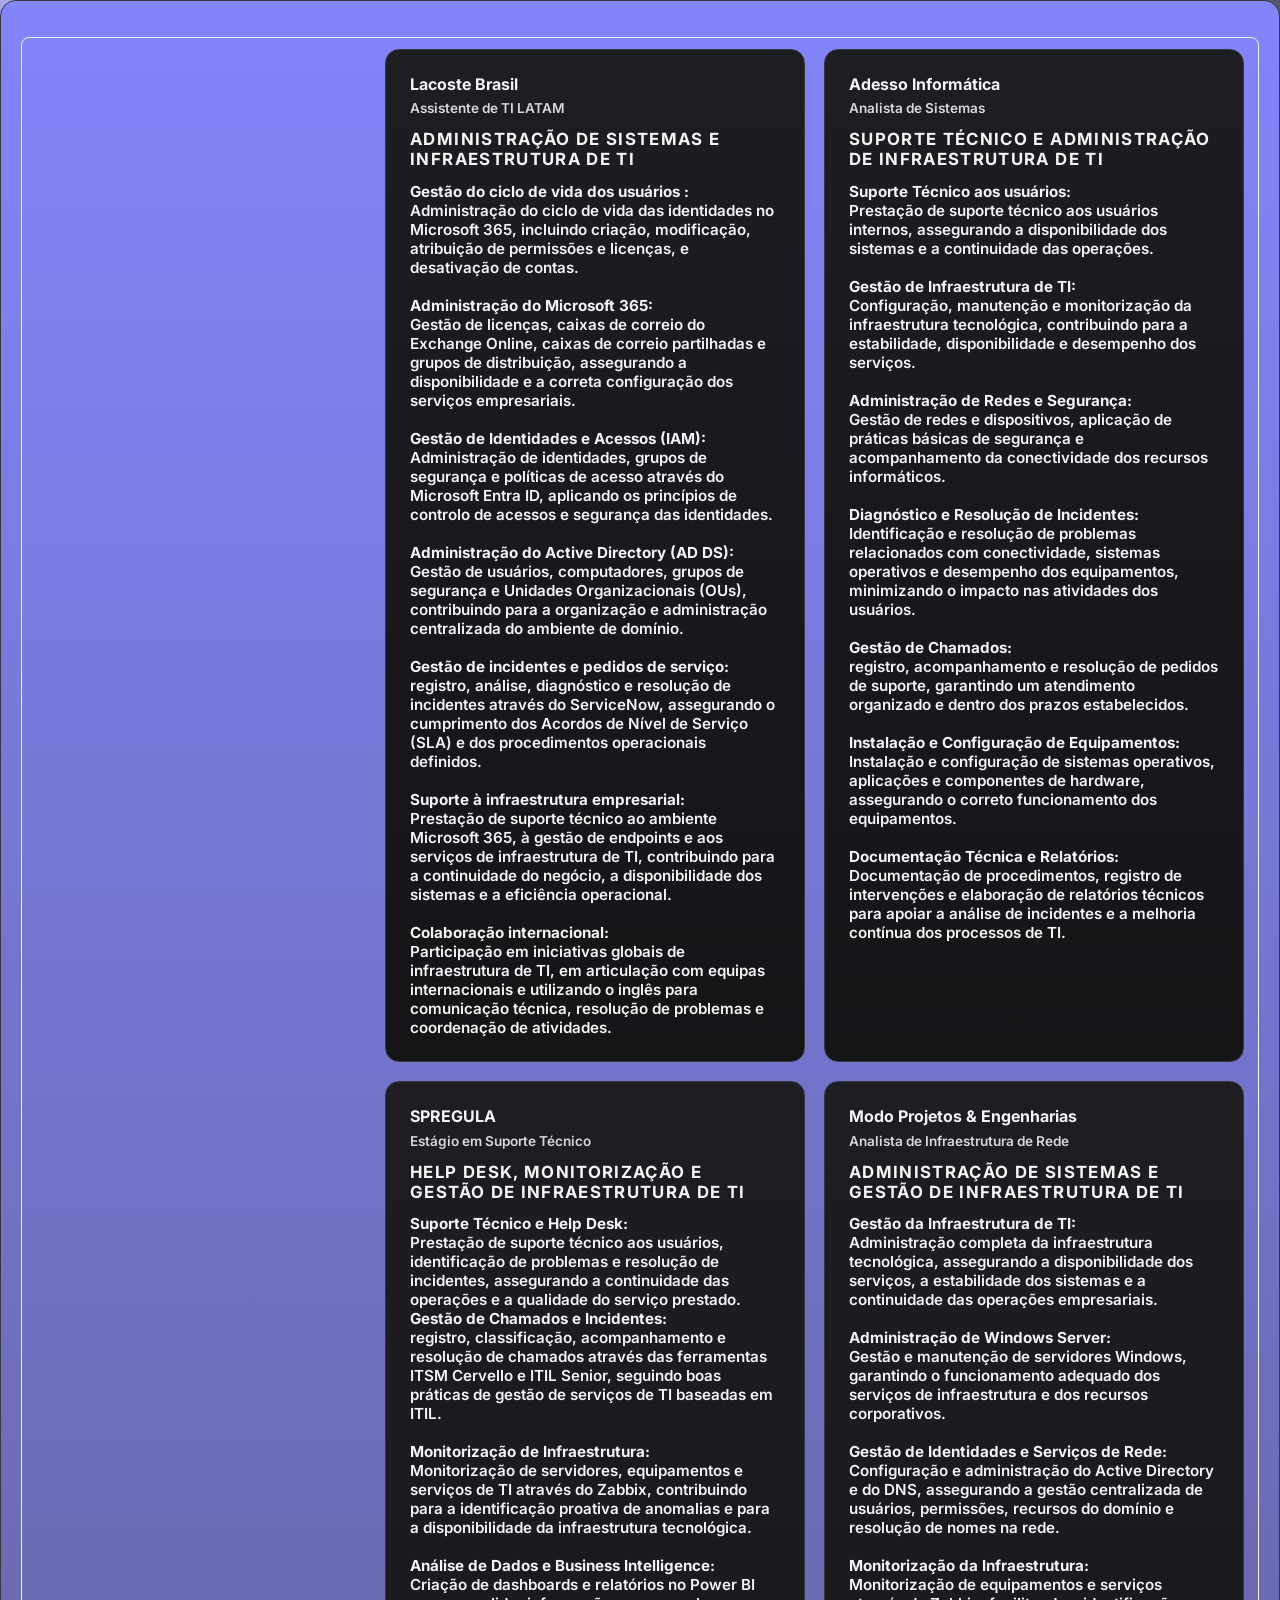
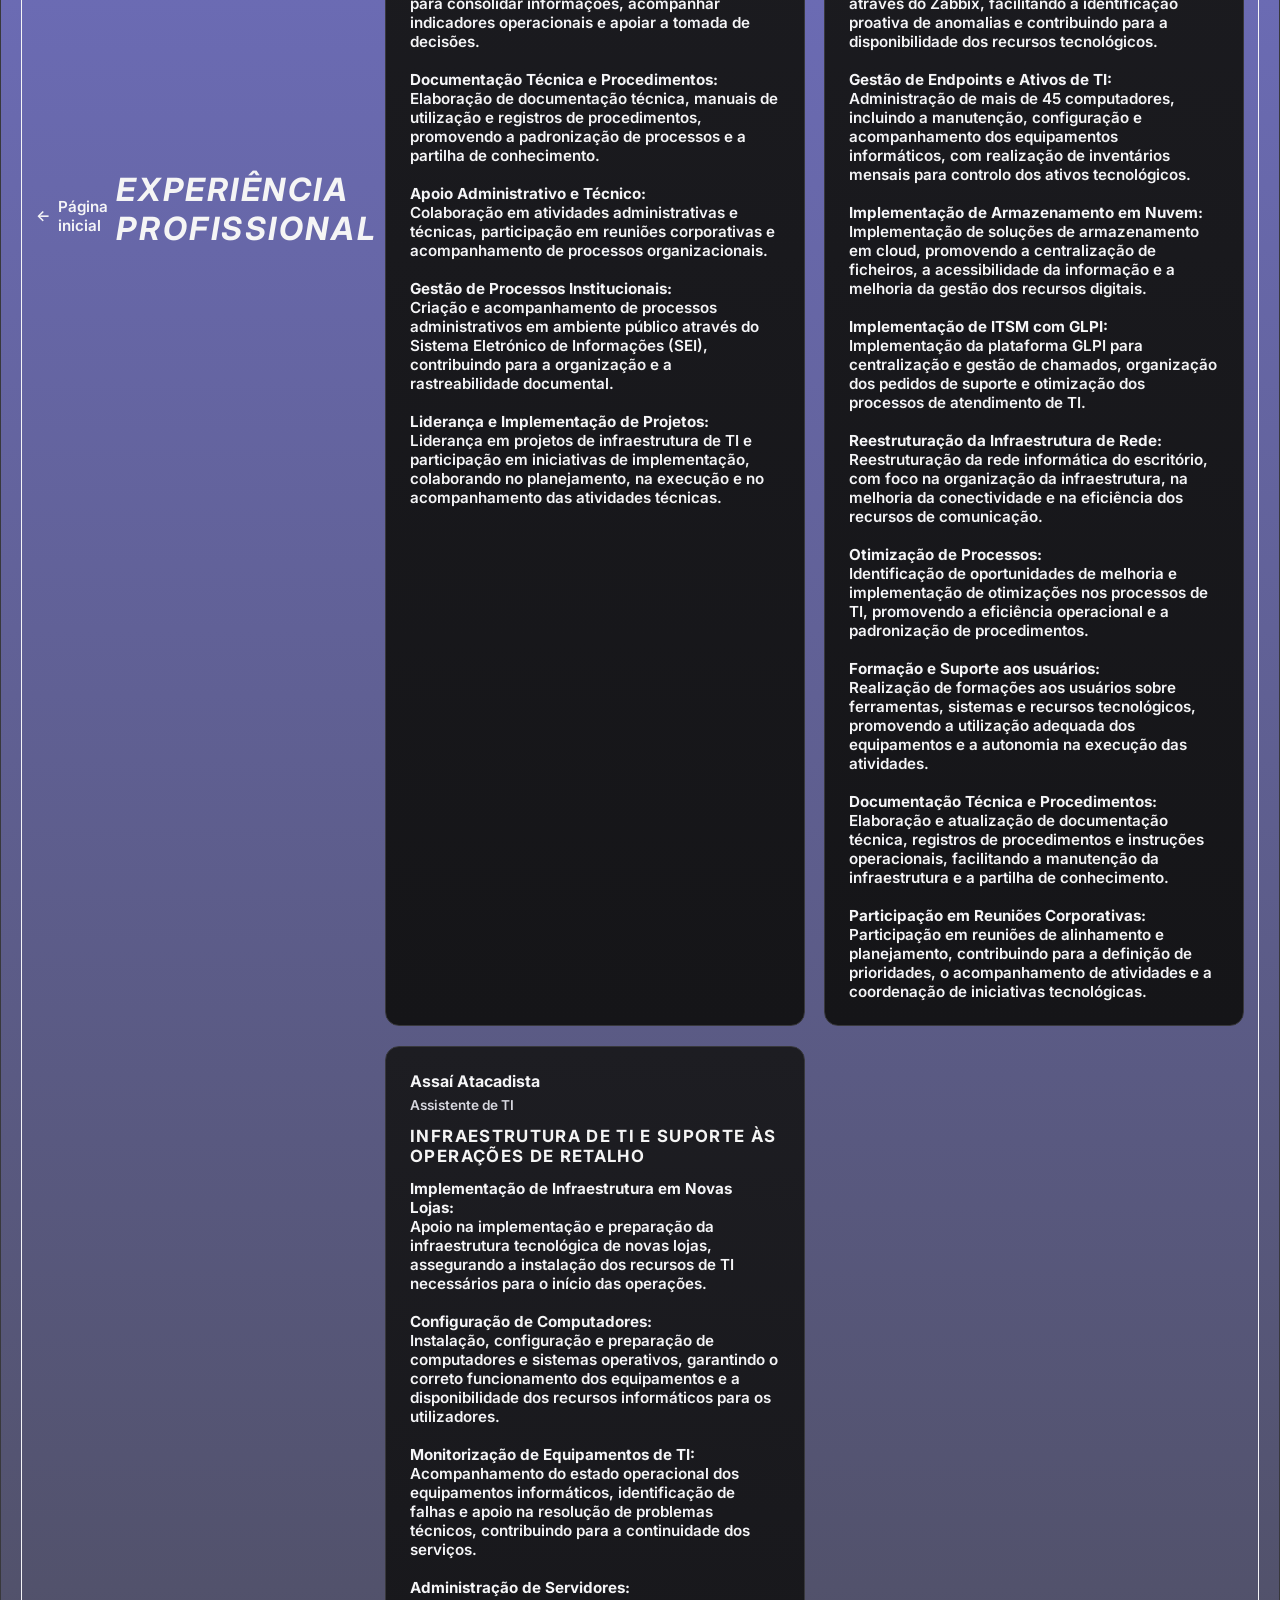
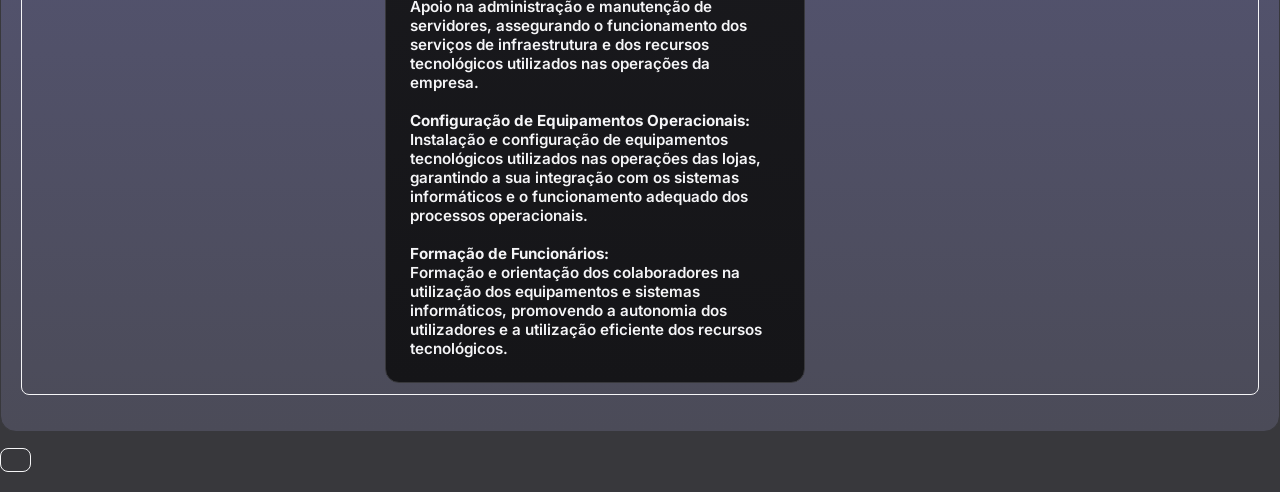
==== experience.html @ 09dcb70d "v1" ====
<!DOCTYPE html>
<html lang="pt">
<head>
    <meta charset="UTF-8" />
    <meta name="viewport" content="width=device-width, initial-scale=1.0" />
    <title>Portfolio | Woudson Passos</title>
    <link rel="preconnect" href="https://fonts.googleapis.com" />
    <link rel="preconnect" href="https://fonts.gstatic.com" crossorigin />
    <link
      href="https://fonts.googleapis.com/css2?family=Inter:wght@400;500;600;700;800&display=swap"
      rel="stylesheet"
    />
    <link rel="stylesheet" href="style.css" />
  </head>
<body>
  
</a>  
  <section class="panel" id="experiencia">
    <a href="index.html" class="back-home">
    <span aria-hidden="true">&larr;</span>
    Página inicial
          <div class="section-head">
            <h2 class="exp">Experiência Profissional</h2>
          </div>

          <div class="cards">

            <article class="card">
                <h3>Lacoste Brasil</h3>
                <p class="subtitle">Assistente de TI LATAM</p>
                <p>
                   
<h2>Administração de Sistemas e Infraestrutura de TI</h2>

<strong>Gestão do ciclo de vida dos usuários :</strong>
 Administração do ciclo de vida das identidades no Microsoft 365, incluindo criação, modificação, 
 atribuição de permissões e licenças, e desativação de contas.<br><br>

<strong>Administração do Microsoft 365:</strong> <br>
Gestão de licenças, caixas de correio do Exchange Online, caixas de correio partilhadas e 
grupos de distribuição, assegurando a disponibilidade e a correta configuração dos serviços empresariais.<br><br>
<strong>Gestão de Identidades e Acessos (IAM):</strong> <br>
Administração de identidades, grupos de segurança e políticas de acesso através do Microsoft Entra ID,
 aplicando os princípios de controlo de acessos e segurança das identidades.<br><br>
<strong>Administração do Active Directory (AD DS):</strong><br>
 Gestão de usuários, computadores, grupos de segurança e Unidades Organizacionais (OUs), 
 contribuindo para a organização e administração centralizada do ambiente de domínio.<br><br>
<strong>Gestão de incidentes e pedidos de serviço:</strong> <br>
registro, análise, diagnóstico e resolução de incidentes através do ServiceNow, 
assegurando o cumprimento dos Acordos de Nível de Serviço (SLA) e dos procedimentos operacionais definidos.<br><br>
<strong>Suporte à infraestrutura empresarial:</strong><br>
 Prestação de suporte técnico ao ambiente Microsoft 365, à gestão de endpoints e aos serviços de 
 infraestrutura de TI, contribuindo para a continuidade do negócio, a disponibilidade dos sistemas e a eficiência operacional.<br><br>
<strong>Colaboração internacional:</strong> <br>
Participação em iniciativas globais de infraestrutura de TI, em articulação com equipas internacionais e 
utilizando o inglês para comunicação técnica, resolução de problemas e coordenação de atividades.

                </p>
            </article>
            <article class="card">
                <h3>Adesso Informática</h3>
                <p class="subtitle">Analista de Sistemas</p>
               <h2>Suporte Técnico e Administração de Infraestrutura de TI</h2>
    
        <strong>Suporte Técnico aos usuários:</strong><br>
        Prestação de suporte técnico aos usuários internos, assegurando a
        disponibilidade dos sistemas e a continuidade das operações. <br><br>
    
   
        <strong>Gestão de Infraestrutura de TI:</strong><br>
        Configuração, manutenção e monitorização da infraestrutura tecnológica,
        contribuindo para a estabilidade, disponibilidade e desempenho dos serviços.<br><br>
    
    
        <strong>Administração de Redes e Segurança:</strong><br>
        Gestão de redes e dispositivos, aplicação de práticas básicas de segurança
        e acompanhamento da conectividade dos recursos informáticos.<br><br>
    
        <strong>Diagnóstico e Resolução de Incidentes:</strong><br>
        Identificação e resolução de problemas relacionados com conectividade,
        sistemas operativos e desempenho dos equipamentos, minimizando o impacto
        nas atividades dos usuários.<br><br>
    
        <strong>Gestão de Chamados:</strong><br>
        registro, acompanhamento e resolução de pedidos de suporte, garantindo
        um atendimento organizado e dentro dos prazos estabelecidos.<br><br>
   
        <strong>Instalação e Configuração de Equipamentos:</strong><br>
        Instalação e configuração de sistemas operativos, aplicações e componentes
        de hardware, assegurando o correto funcionamento dos equipamentos.<br><br>
   
        <strong>Documentação Técnica e Relatórios:</strong><br>
        Documentação de procedimentos, registro de intervenções e elaboração de
        relatórios técnicos para apoiar a análise de incidentes e a melhoria
        contínua dos processos de TI.<br><br>

            </article>

            <article class="card">
              <h3>SPREGULA</h3>
              <p class="subtitle">Estágio em Suporte Técnico</p>
              <p>
                <h2>Help Desk, Monitorização e Gestão de Infraestrutura de TI</h2>


        <strong>Suporte Técnico e Help Desk:</strong><br>
        Prestação de suporte técnico aos usuários, identificação de problemas
        e resolução de incidentes, assegurando a continuidade das operações e a
        qualidade do serviço prestado.

        <strong>Gestão de Chamados e Incidentes:</strong><br>
        registro, classificação, acompanhamento e resolução de chamados através
        das ferramentas ITSM Cervello e ITIL Senior, seguindo boas práticas de
        gestão de serviços de TI baseadas em ITIL.<br><br>

        <strong>Monitorização de Infraestrutura:</strong><br>
        Monitorização de servidores, equipamentos e serviços de TI através do
        Zabbix, contribuindo para a identificação proativa de anomalias e para
        a disponibilidade da infraestrutura tecnológica.<br><br>

        <strong>Análise de Dados e Business Intelligence:</strong><br>
        Criação de dashboards e relatórios no Power BI para consolidar
        informações, acompanhar indicadores operacionais e apoiar a tomada
        de decisões.<br><br>

        <strong>Documentação Técnica e Procedimentos:</strong><br>
        Elaboração de documentação técnica, manuais de utilização e registros
        de procedimentos, promovendo a padronização de processos e a partilha
        de conhecimento.<br><br>

        <strong>Apoio Administrativo e Técnico:</strong><br>
        Colaboração em atividades administrativas e técnicas, participação
        em reuniões corporativas e acompanhamento de processos organizacionais.<br><br>

        <strong>Gestão de Processos Institucionais:</strong><br>
        Criação e acompanhamento de processos administrativos em ambiente
        público através do Sistema Eletrónico de Informações (SEI), contribuindo
        para a organização e a rastreabilidade documental.<br><br>

        <strong>Liderança e Implementação de Projetos:</strong><br>
        Liderança em projetos de infraestrutura de TI e participação em
        iniciativas de implementação, colaborando no planejamento, na execução
        e no acompanhamento das atividades técnicas.<br><br>

              </p>
            </article>

            <article class="card">
              <h3>Modo Projetos & Engenharias</h3>
              <p class="subtitle">Analista de Infraestrutura de Rede</p>
              <p>
                <h2>Administração de Sistemas e Gestão de Infraestrutura de TI</h2>

        <strong>Gestão da Infraestrutura de TI:</strong><br>
        Administração completa da infraestrutura tecnológica, assegurando a
        disponibilidade dos serviços, a estabilidade dos sistemas e a continuidade
        das operações empresariais.<br><br>

        <strong>Administração de Windows Server:</strong><br>
        Gestão e manutenção de servidores Windows, garantindo o funcionamento
        adequado dos serviços de infraestrutura e dos recursos corporativos.<br><br>

        <strong>Gestão de Identidades e Serviços de Rede:</strong><br>
        Configuração e administração do Active Directory e do DNS, assegurando
        a gestão centralizada de usuários, permissões, recursos do domínio
        e resolução de nomes na rede.<br><br>

        <strong>Monitorização da Infraestrutura:</strong><br>
        Monitorização de equipamentos e serviços através do Zabbix, facilitando
        a identificação proativa de anomalias e contribuindo para a disponibilidade
        dos recursos tecnológicos.<br><br>

        <strong>Gestão de Endpoints e Ativos de TI:</strong><br>
        Administração de mais de 45 computadores, incluindo a manutenção,
        configuração e acompanhamento dos equipamentos informáticos, com
        realização de inventários mensais para controlo dos ativos tecnológicos.<br><br>

        <strong>Implementação de Armazenamento em Nuvem:</strong><br>
        Implementação de soluções de armazenamento em cloud, promovendo a
        centralização de ficheiros, a acessibilidade da informação e a melhoria
        da gestão dos recursos digitais.<br><br>

        <strong>Implementação de ITSM com GLPI:</strong><br>
        Implementação da plataforma GLPI para centralização e gestão de chamados,
        organização dos pedidos de suporte e otimização dos processos de atendimento
        de TI.<br><br>

        <strong>Reestruturação da Infraestrutura de Rede:</strong><br>
        Reestruturação da rede informática do escritório, com foco na organização
        da infraestrutura, na melhoria da conectividade e na eficiência dos recursos
        de comunicação.<br><br>

        <strong>Otimização de Processos:</strong><br>
        Identificação de oportunidades de melhoria e implementação de otimizações
        nos processos de TI, promovendo a eficiência operacional e a padronização
        de procedimentos.<br><br>

        <strong>Formação e Suporte aos usuários:</strong><br>
        Realização de formações aos usuários sobre ferramentas, sistemas e
        recursos tecnológicos, promovendo a utilização adequada dos equipamentos
        e a autonomia na execução das atividades.<br><br>

        <strong>Documentação Técnica e Procedimentos:</strong><br>
        Elaboração e atualização de documentação técnica, registros de procedimentos
        e instruções operacionais, facilitando a manutenção da infraestrutura e
        a partilha de conhecimento.<br><br>
 
        <strong>Participação em Reuniões Corporativas:</strong><br>
        Participação em reuniões de alinhamento e planejamento, contribuindo para
        a definição de prioridades, o acompanhamento de atividades e a coordenação
        de iniciativas tecnológicas.

              </p>
            </article>

            <article class="card">

              <h3>Assaí Atacadista</h3>
              <p class="subtitle">Assistente de TI</p>
              <p>
                <h2>Infraestrutura de TI e Suporte às Operações de Retalho</h2>

        <strong>Implementação de Infraestrutura em Novas Lojas:</strong><br>
        Apoio na implementação e preparação da infraestrutura tecnológica de
        novas lojas, assegurando a instalação dos recursos de TI necessários
        para o início das operações.<br><br>

        <strong>Configuração de Computadores:</strong><br>
        Instalação, configuração e preparação de computadores e sistemas
        operativos, garantindo o correto funcionamento dos equipamentos e a
        disponibilidade dos recursos informáticos para os utilizadores.<br><br>

        <strong>Monitorização de Equipamentos de TI:</strong><br>
        Acompanhamento do estado operacional dos equipamentos informáticos,
        identificação de falhas e apoio na resolução de problemas técnicos,
        contribuindo para a continuidade dos serviços.<br><br>

        <strong>Administração de Servidores:</strong><br>
        Apoio na administração e manutenção de servidores, assegurando o
        funcionamento dos serviços de infraestrutura e dos recursos tecnológicos
        utilizados nas operações da empresa.<br><br>

        <strong>Configuração de Equipamentos Operacionais:</strong><br>
        Instalação e configuração de equipamentos tecnológicos utilizados nas
        operações das lojas, garantindo a sua integração com os sistemas
        informáticos e o funcionamento adequado dos processos operacionais.<br><br>

        <strong>Formação de Funcionários:</strong><br>
        Formação e orientação dos colaboradores na utilização dos equipamentos
        e sistemas informáticos, promovendo a autonomia dos utilizadores e a
        utilização eficiente dos recursos tecnológicos.

              </p>
            </article>

          </div>
        </section>
</body>
</html>
---- style.css ----
:root {
  --bg:#38383c;
  --bg-soft: #131316;
  --panel: #8484fb;
  --card: #1d1d22;
  --text: #ffffff;
  --muted: #a1a1aa;
  --line: #38383c;
  --accent: #f5f5f7;
}

* {
  box-sizing: border-box;
  margin: 0;
  padding: 0;
}

body {
  font-family: "Inter", sans-serif;
  background: radial-gradient(circle at top left, #a7a7e6 0%, var(--bg) 45%);
  color: var(--text);
}

.layout {
  min-height: 100vh;
  display: grid;
  grid-template-columns: minmax(320px, 38%) 1fr;
}

.sidebar {
  padding: 2.2rem;
  border-right: 1px solid var(--line);
  position: sticky;
  top: 0;
  height: 100vh;
  display: flex;
  flex-direction: column;
  gap: 1rem;
}

.profile-photo {
  width: 180px;
  height: 180px;
  border-radius: 50%;
  object-fit: cover;
  border: 3px solid var(--line);
  filter: grayscale(60%);
}

h1 {
  font-size: clamp(1.8rem, 3.8vw, 3.2rem);
  line-height: 1.1;
  margin-top: 0.3rem;
}

h1 span {
  color: #ffffff;
}

.role {
  color: rgb(rgb(245, 240, 240));
  max-width: 55ch;
}

.actions {
  display: flex;
  gap: 0.8rem;
  flex-wrap: wrap;
  margin: 0.5rem 0 0.2rem;
}

.btn {
  border: 1px solid var(--line);
  border-radius: 10px;
  padding: 0.7rem 1rem;
  text-decoration: none;
  color: var(--text);
  font-weight: 600;
  font-size: 0.92rem;
}
.section-head{
    position: relative;
    display: flex;
    justify-content: center;
    gap: 0.4rem;
    margin: 0.2rem 0 0.2rem;
}
.exp{
    font-size: 2rem;
    font-style: italic;
}

.back-home {
    display: inline-flex;
    align-items: center;
    gap: 0.5rem;
    padding: 0.7rem 0.9rem;
    margin: 1rem 0;
    border: 1px solid var(--accent, #2563eb);
    border-radius: 8px;
    color: var(--accent, #2563eb);
    text-decoration: none;
    font-size: 0.95rem;
    font-weight: 600;
    transition: background-color 0.3s ease,
                color 0.3s ease,
                transform 0.3s ease;
}

.back-home:hover {
    background-color: var(--accent, #2563eb);
    color: #fff;
    transform: translateX(-3px);
}

.back-home:focus-visible {
    outline: 2px solid currentColor;
    outline-offset: 4px;
}

.btn.primary {
  background: #f3f3f6;
  color: #0f0f12;
}

.btn.ghost {
  background: transparent;
}

.quote {
  margin-top: auto;
  color: var(--muted);
  font-style: italic;
  font-size: 1.5rem;
}

.content {
  padding: 2rem;
  display: grid;
  gap: 1rem;
}

.panel {
  border: 1px solid var(--line);
  border-radius: 16px;
  background: linear-gradient(180deg, var(--panel), #4b4b58);
  padding: 1.25rem;
}

h2 {
  font-size: 1.05rem;
  text-transform: uppercase;
  letter-spacing: 0.08em;
  color: #f5f5f5;
  margin-bottom: 0.8rem;
}

.panel p {
  color: #d7d7df;
  line-height: 1.65;
}

.tags {
  display: flex;
  flex-wrap: wrap;
  gap: 0.6rem;
}

.tags span {
  border: 1px solid var(--line);
  background: #111115;
  padding: 0.45rem 0.7rem;
  border-radius: 999px;
  font-size: 0.84rem;
  color: #d8d8df;
}

.cards {
  display: grid;
  grid-template-columns: repeat(auto-fit, minmax(400px, 1fr));
  gap: 1.2rem;
}

.card {
  border: 1px solid var(--line);
  background: linear-gradient(180deg, var(--card), #151518);
  border-radius: 14px;
  padding: 1.5rem;
  min-height: 100px;
}

.card h3 {
  font-size: 1rem;
}

.subtitle {
  color: var(--muted);
  font-size: 0.85rem;
  margin: 0.2rem 0 0.6rem;
}

.contact-grid {
  display: grid;
  grid-template-columns: repeat(auto-fit, minmax(220px, 1fr));
  gap: 0.8rem;
}

.contact-grid a {
  text-decoration: none;
  border: 1px solid var(--line);
  background: #121217;
  color: var(--text);
  border-radius: 12px;
  padding: 0.85rem;
  display: grid;
  gap: 0.2rem;
}

.contact-grid span {
  color: var(--muted);
  font-size: 0.92rem;
}

@media (max-width: 980px) {
  .layout {
    grid-template-columns: 1fr;
  }

  .sidebar {
    position: static;
    height: auto;
    border-right: none;
    border-bottom: 1px solid var(--line);
  }

}
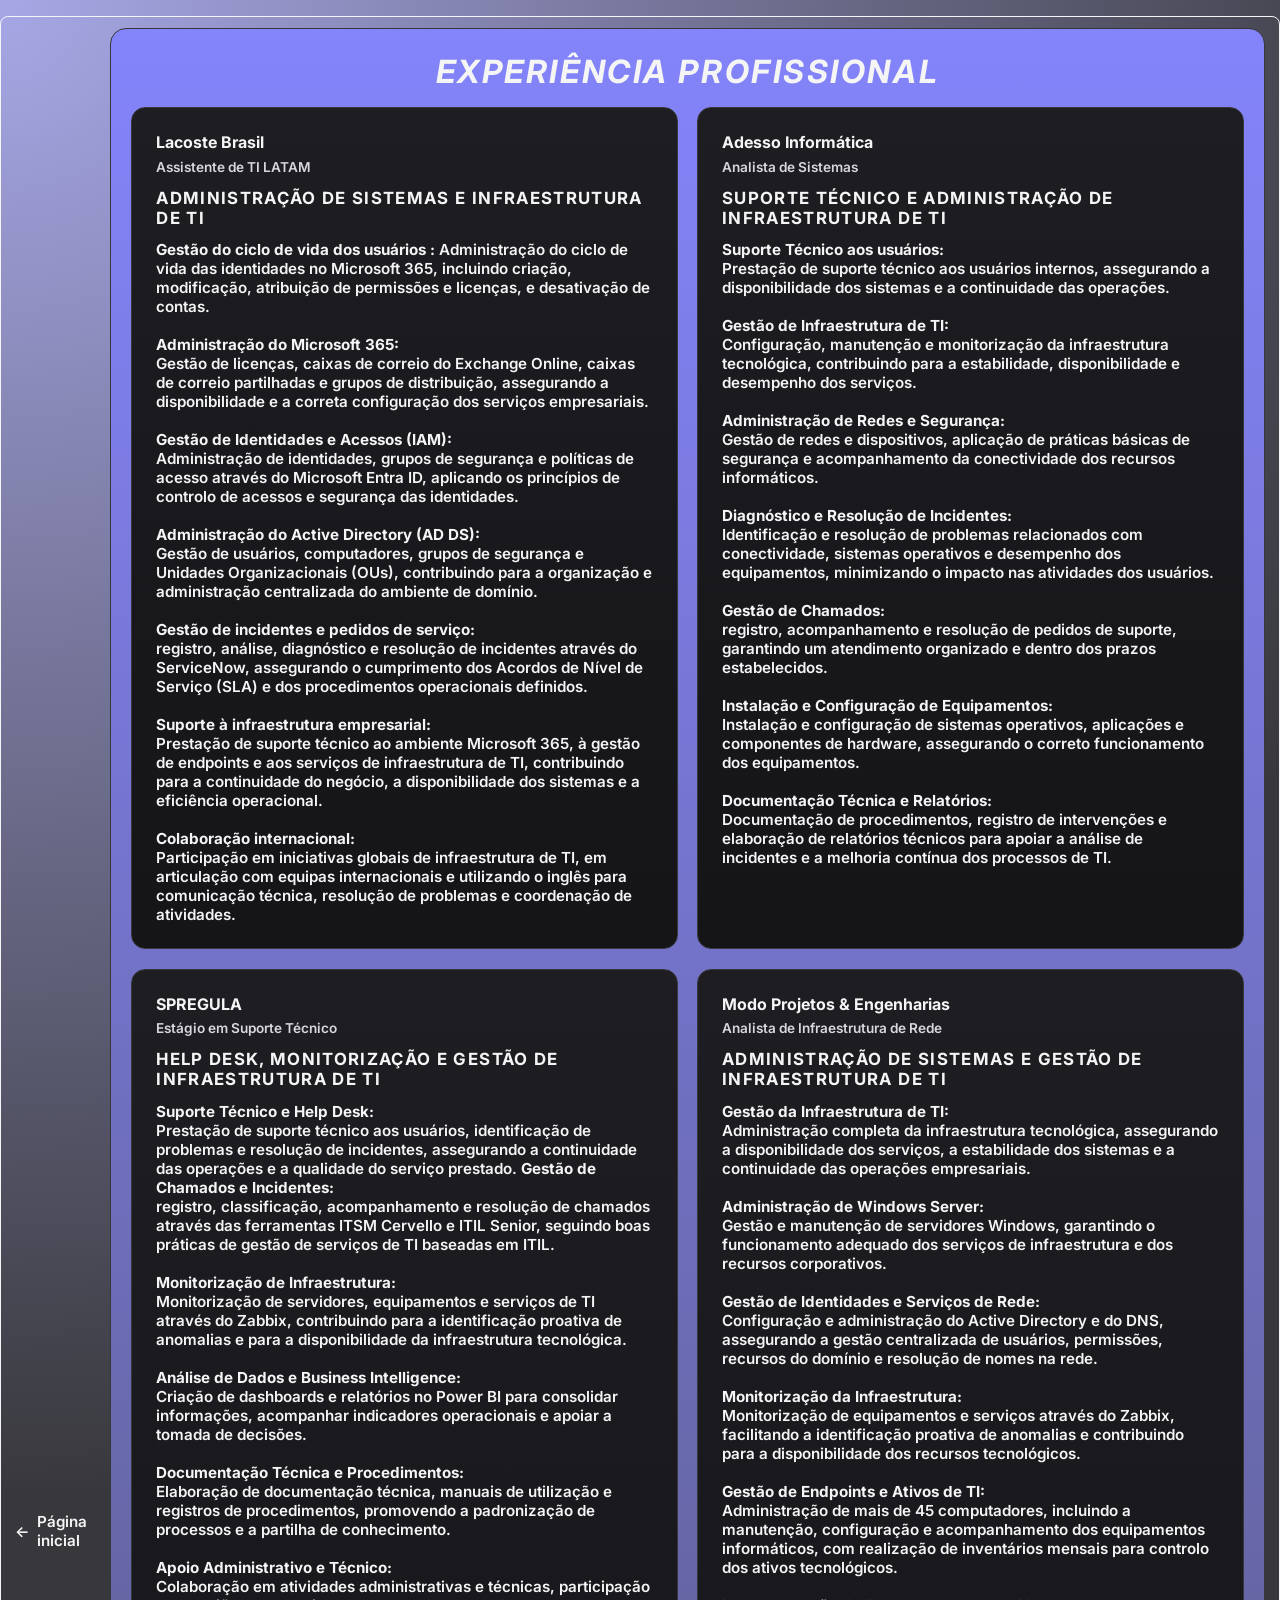
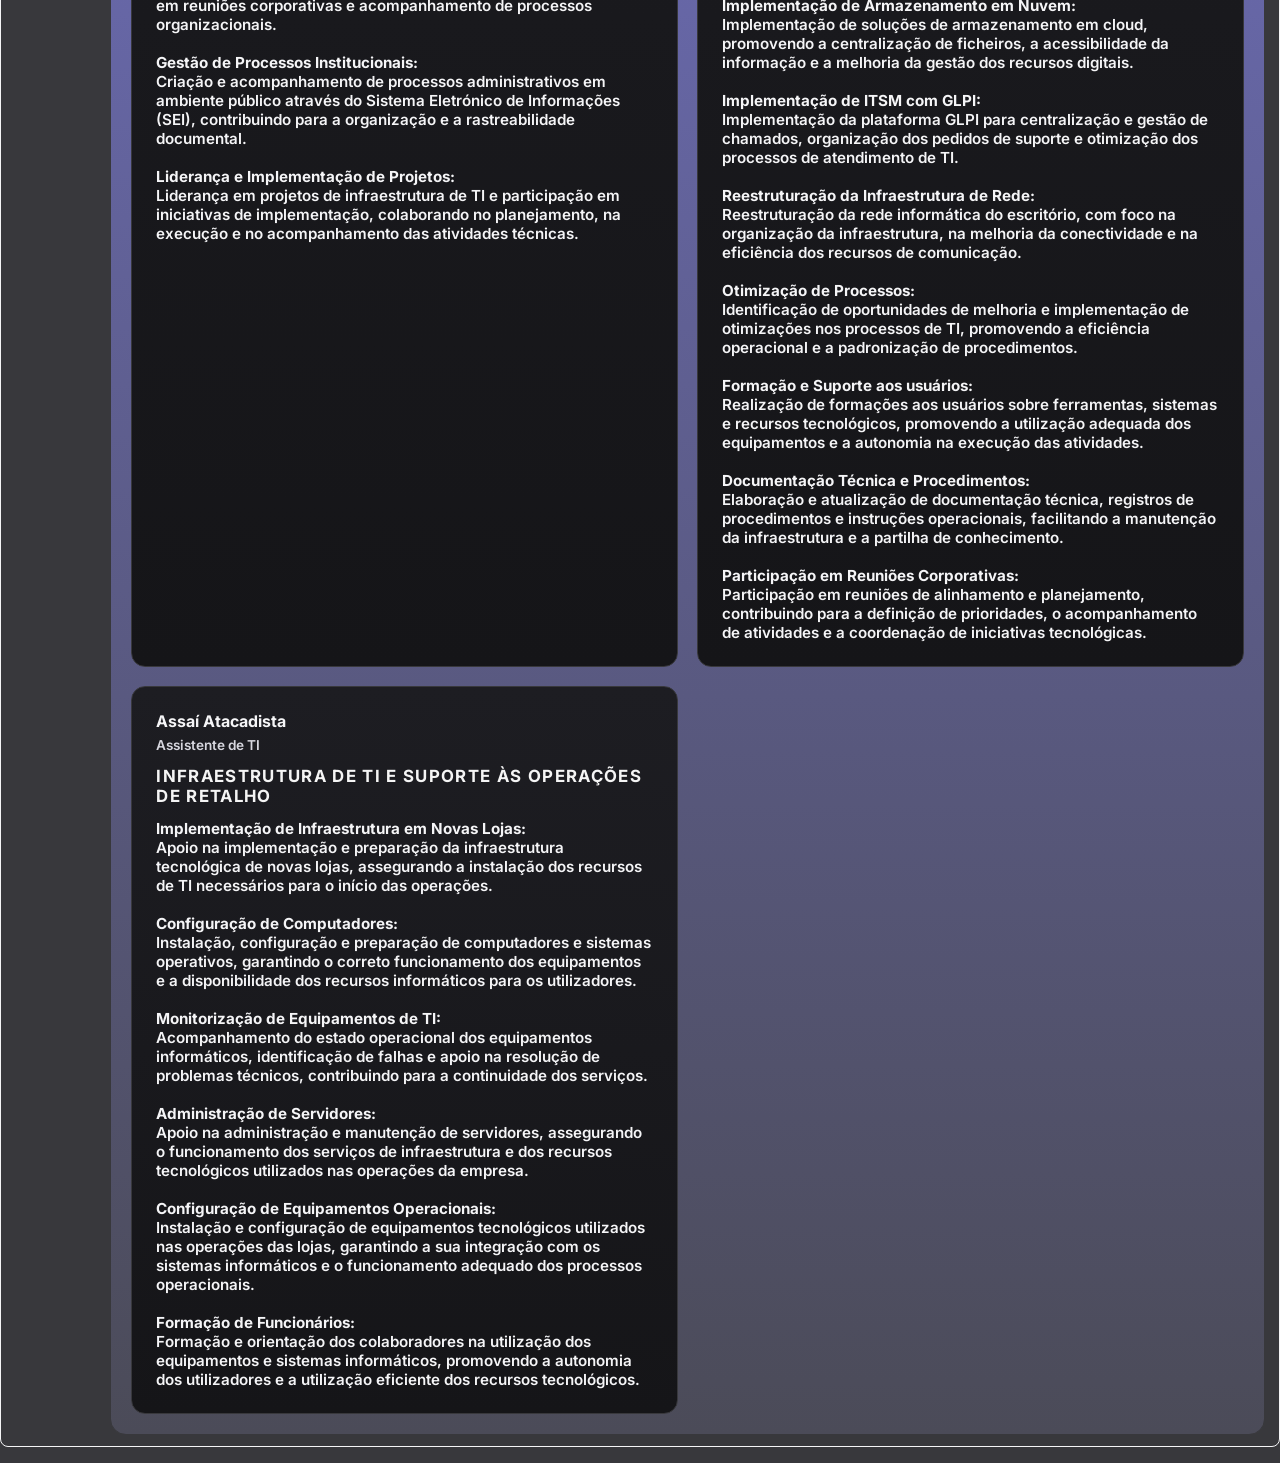
==== commit 5d9a08ee: "a1" ====
--- a/experience.html
+++ b/experience.html
@@ -15,10 +15,11 @@
 <body>
   
 </a>  
-  <section class="panel" id="experiencia">
-    <a href="index.html" class="back-home">
+<a href="index.html" class="back-home">
     <span aria-hidden="true">&larr;</span>
     Página inicial
+  <section class="panel" id="experiencia">
+    
           <div class="section-head">
             <h2 class="exp">Experiência Profissional</h2>
           </div>
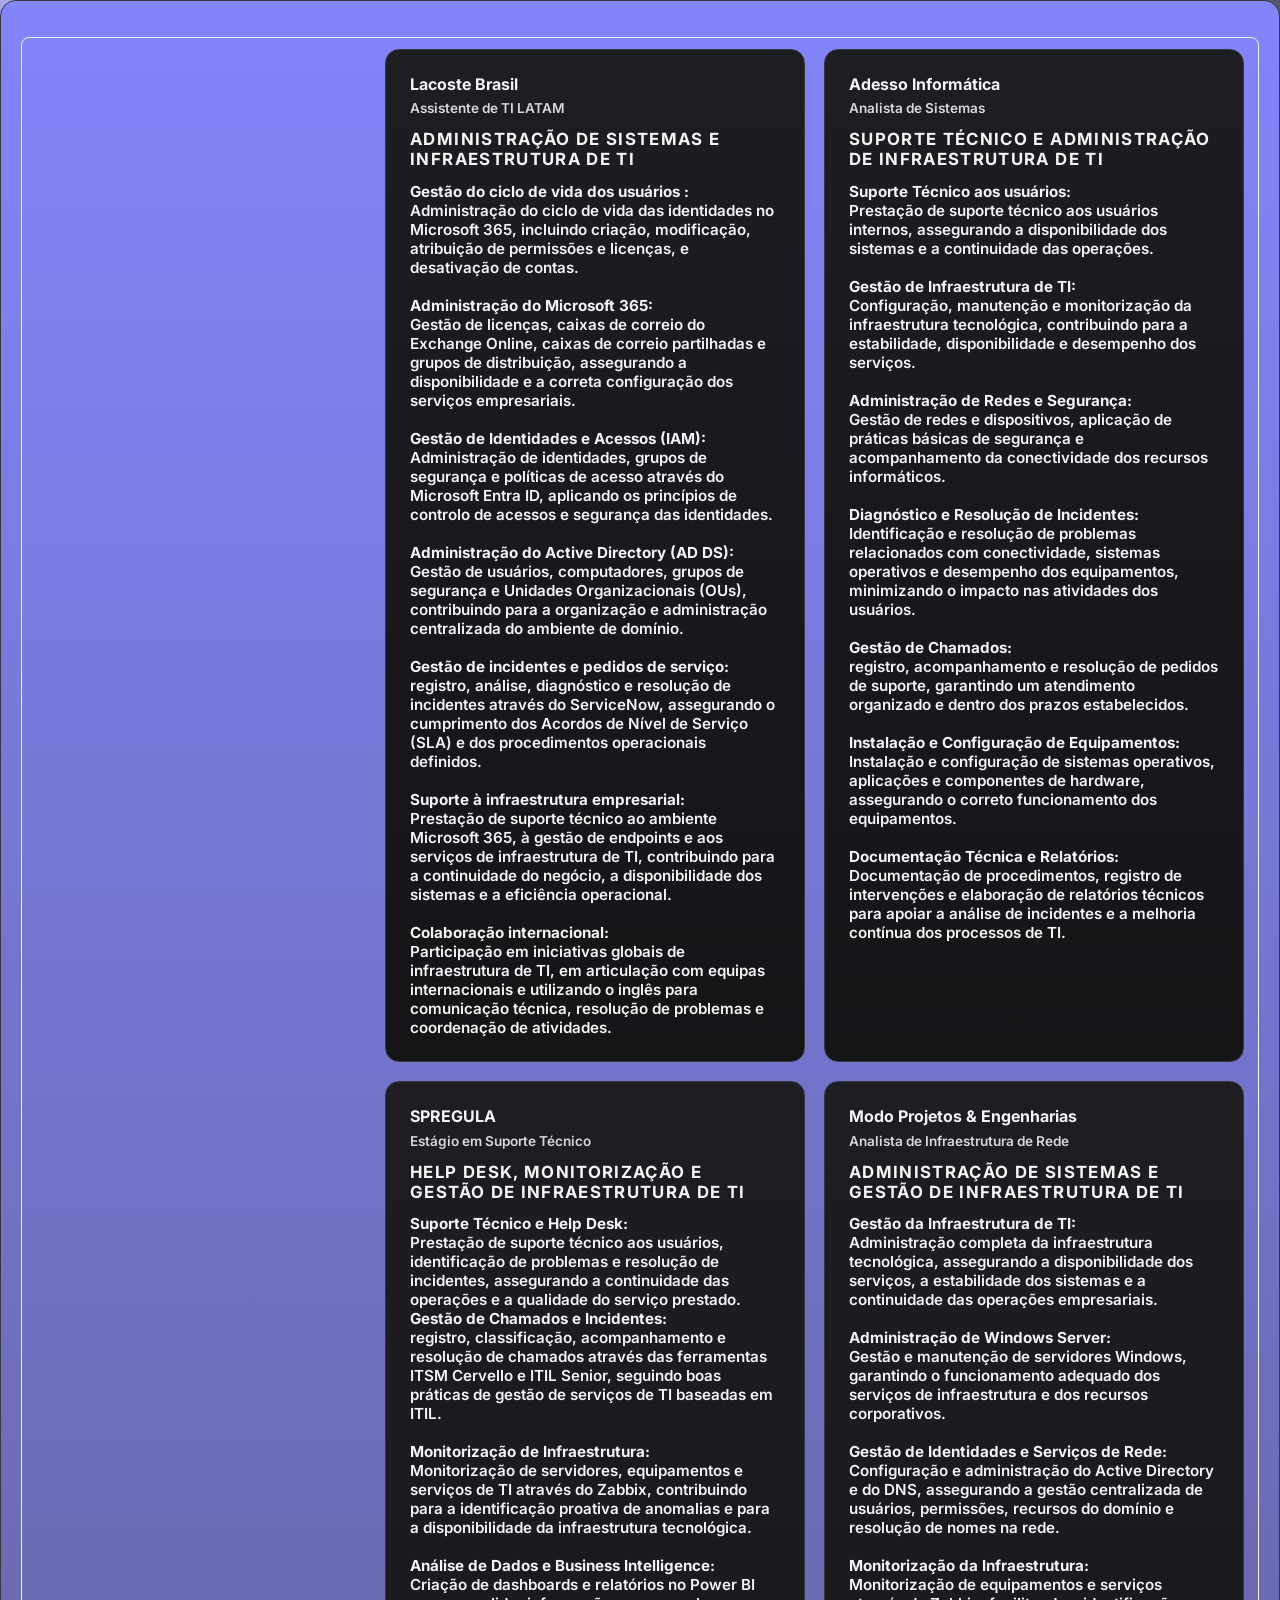
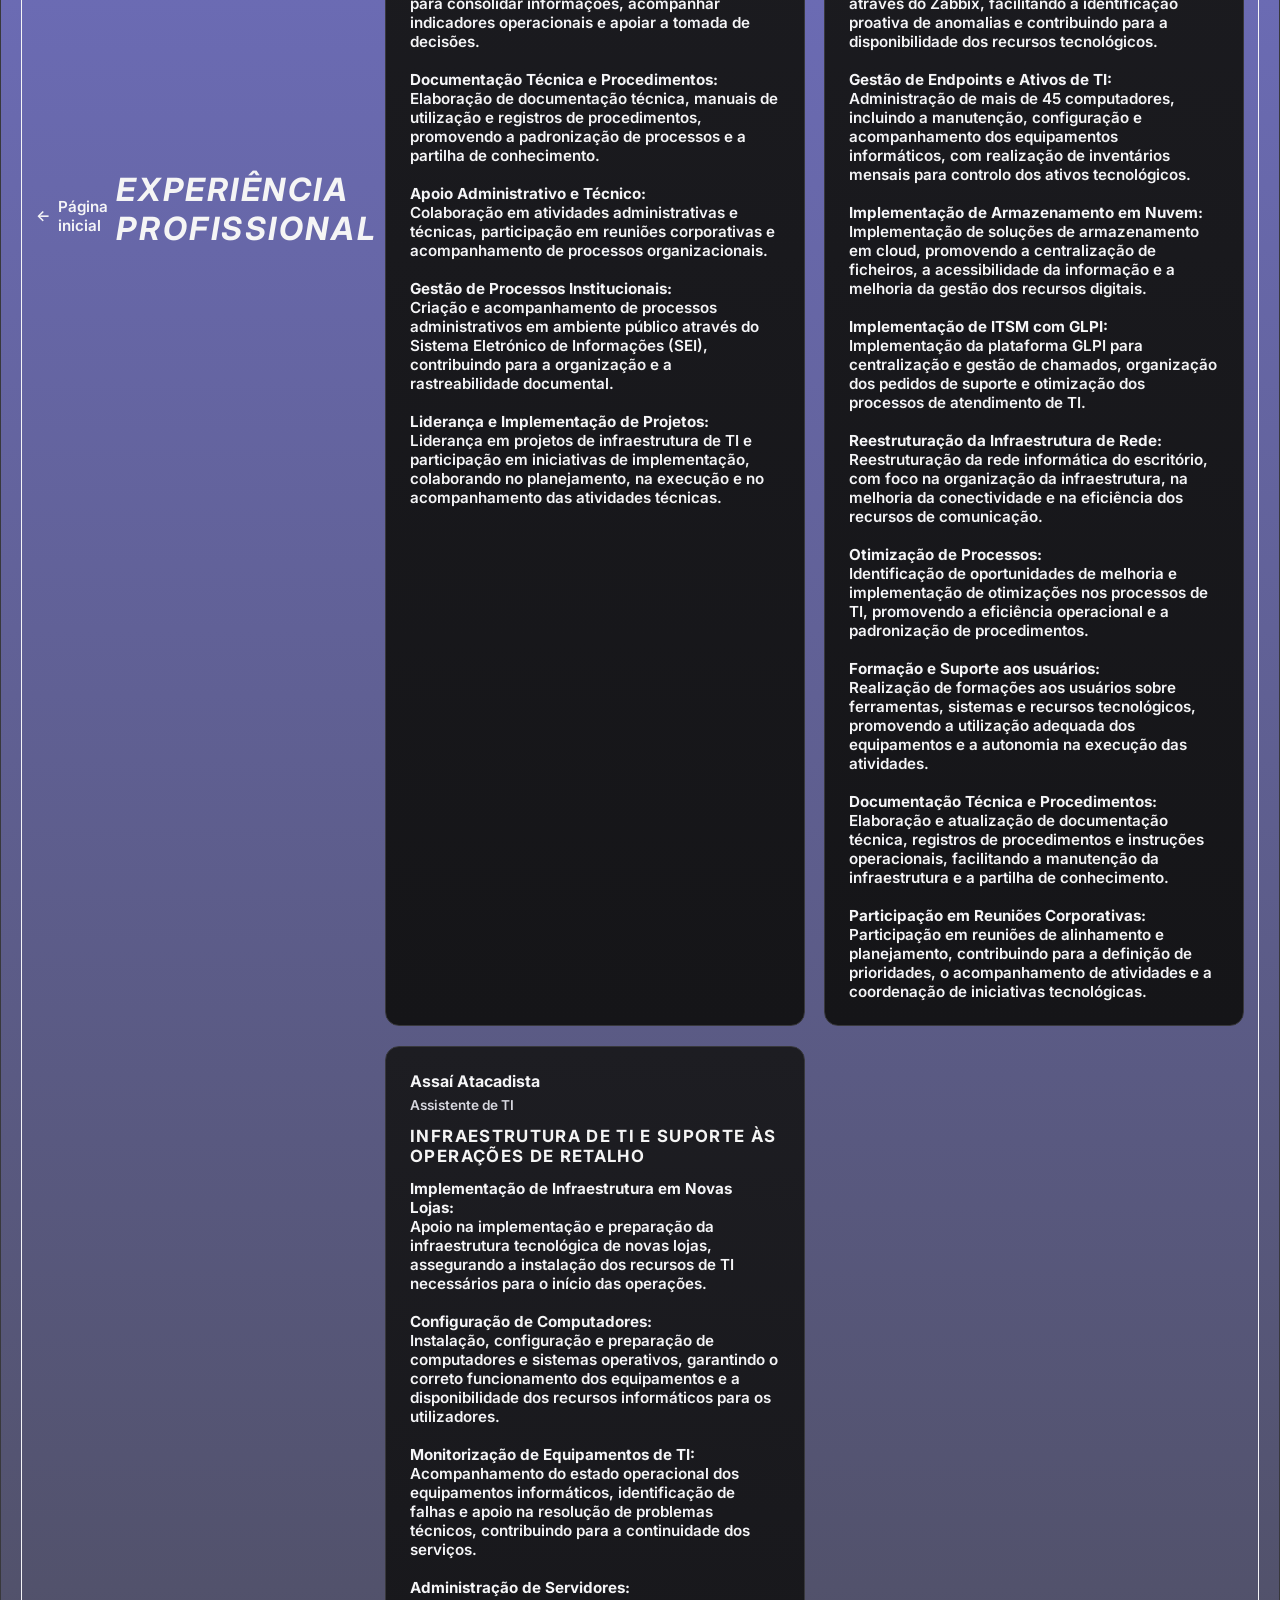
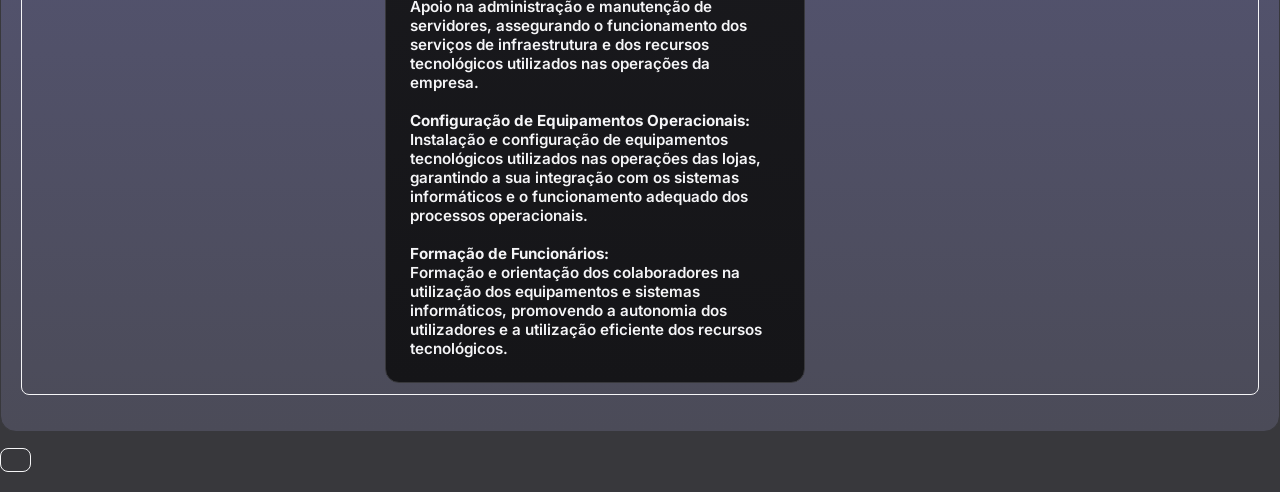
==== commit c4e7e04c: "a2" ====
--- a/experience.html
+++ b/experience.html
@@ -15,11 +15,11 @@
 <body>
   
 </a>  
-<a href="index.html" class="back-home">
-    <span aria-hidden="true">&larr;</span>
+
+  <section class="panel" id="experiencia">
+          <a href="index.html" class="back-home">
+          <span aria-hidden="true">&larr;</span>
     Página inicial
-  <section class="panel" id="experiencia">
-    
           <div class="section-head">
             <h2 class="exp">Experiência Profissional</h2>
           </div>
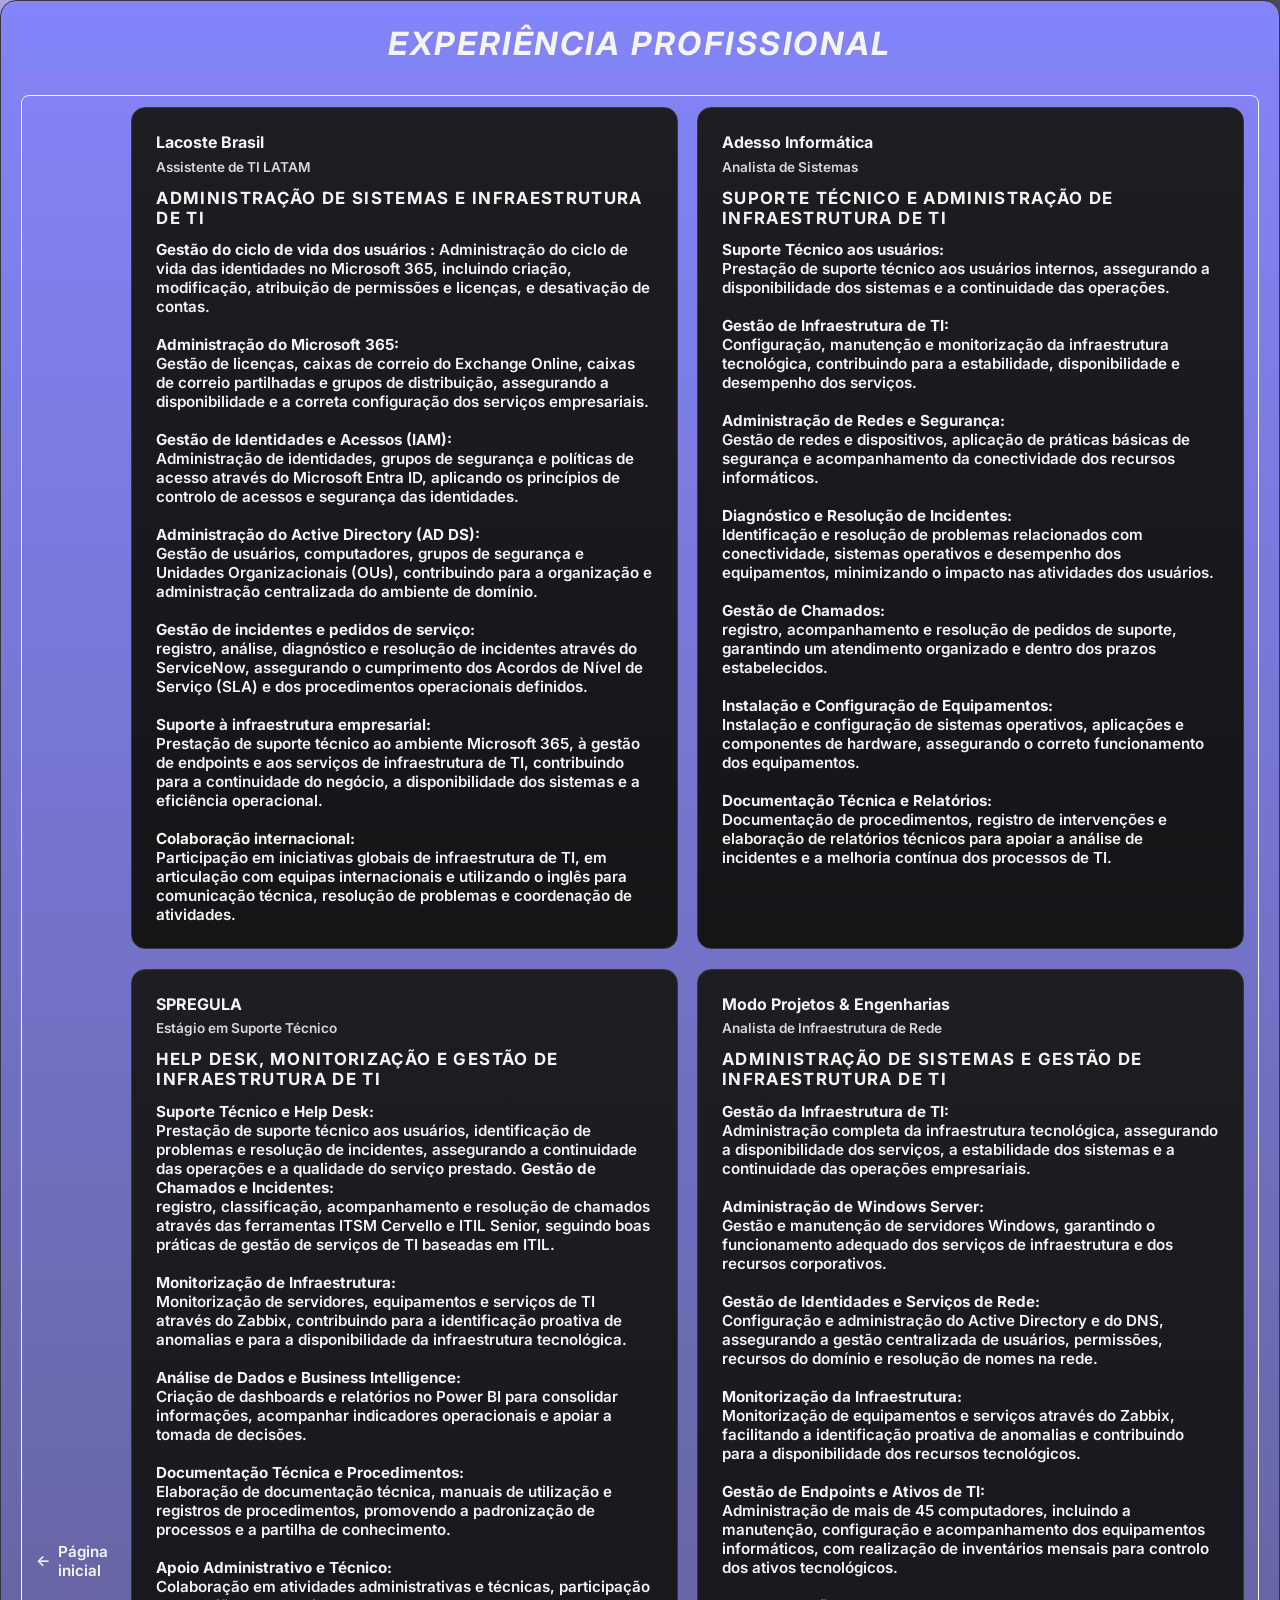
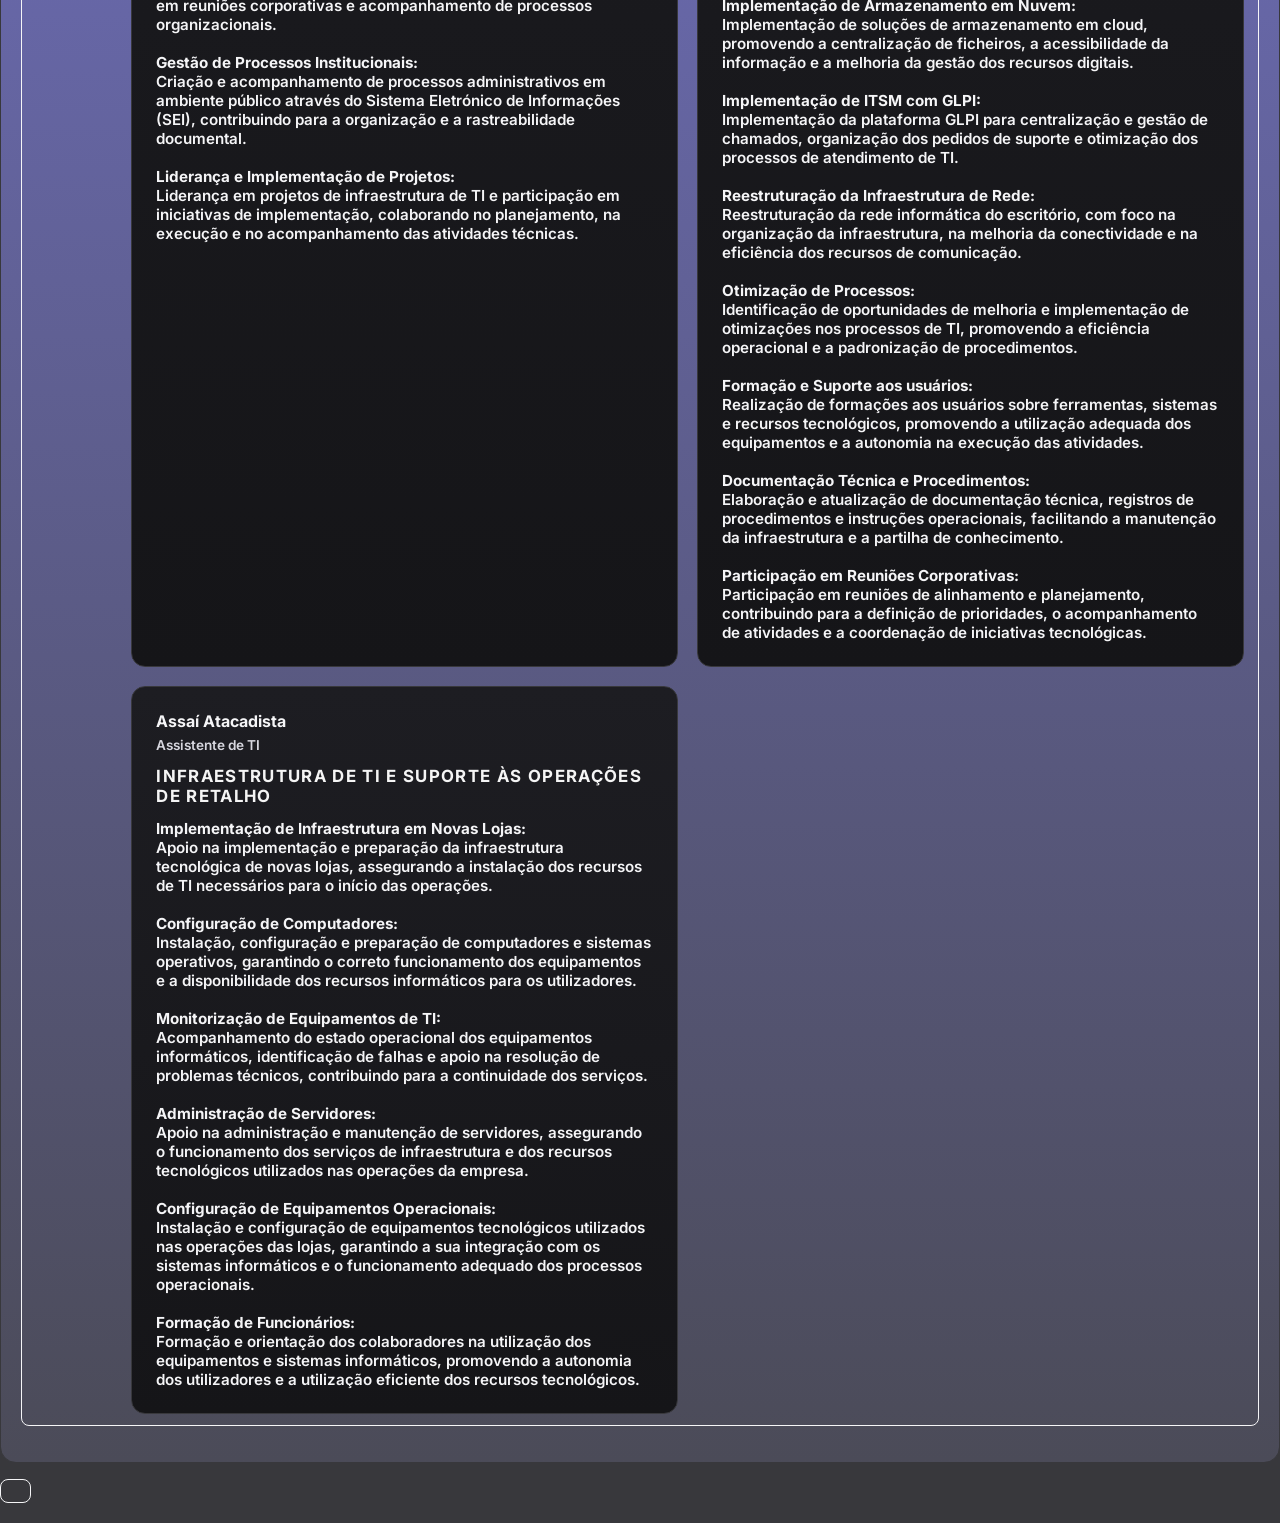
==== commit 230131ec: "v1" ====
--- a/experience.html
+++ b/experience.html
@@ -17,13 +17,13 @@
 </a>  
 
   <section class="panel" id="experiencia">
+          
+          <div class="section-head">
+            <h2 class="exp">Experiência Profissional</h2>
+          </div>
           <a href="index.html" class="back-home">
           <span aria-hidden="true">&larr;</span>
     Página inicial
-          <div class="section-head">
-            <h2 class="exp">Experiência Profissional</h2>
-          </div>
-
           <div class="cards">
 
             <article class="card">
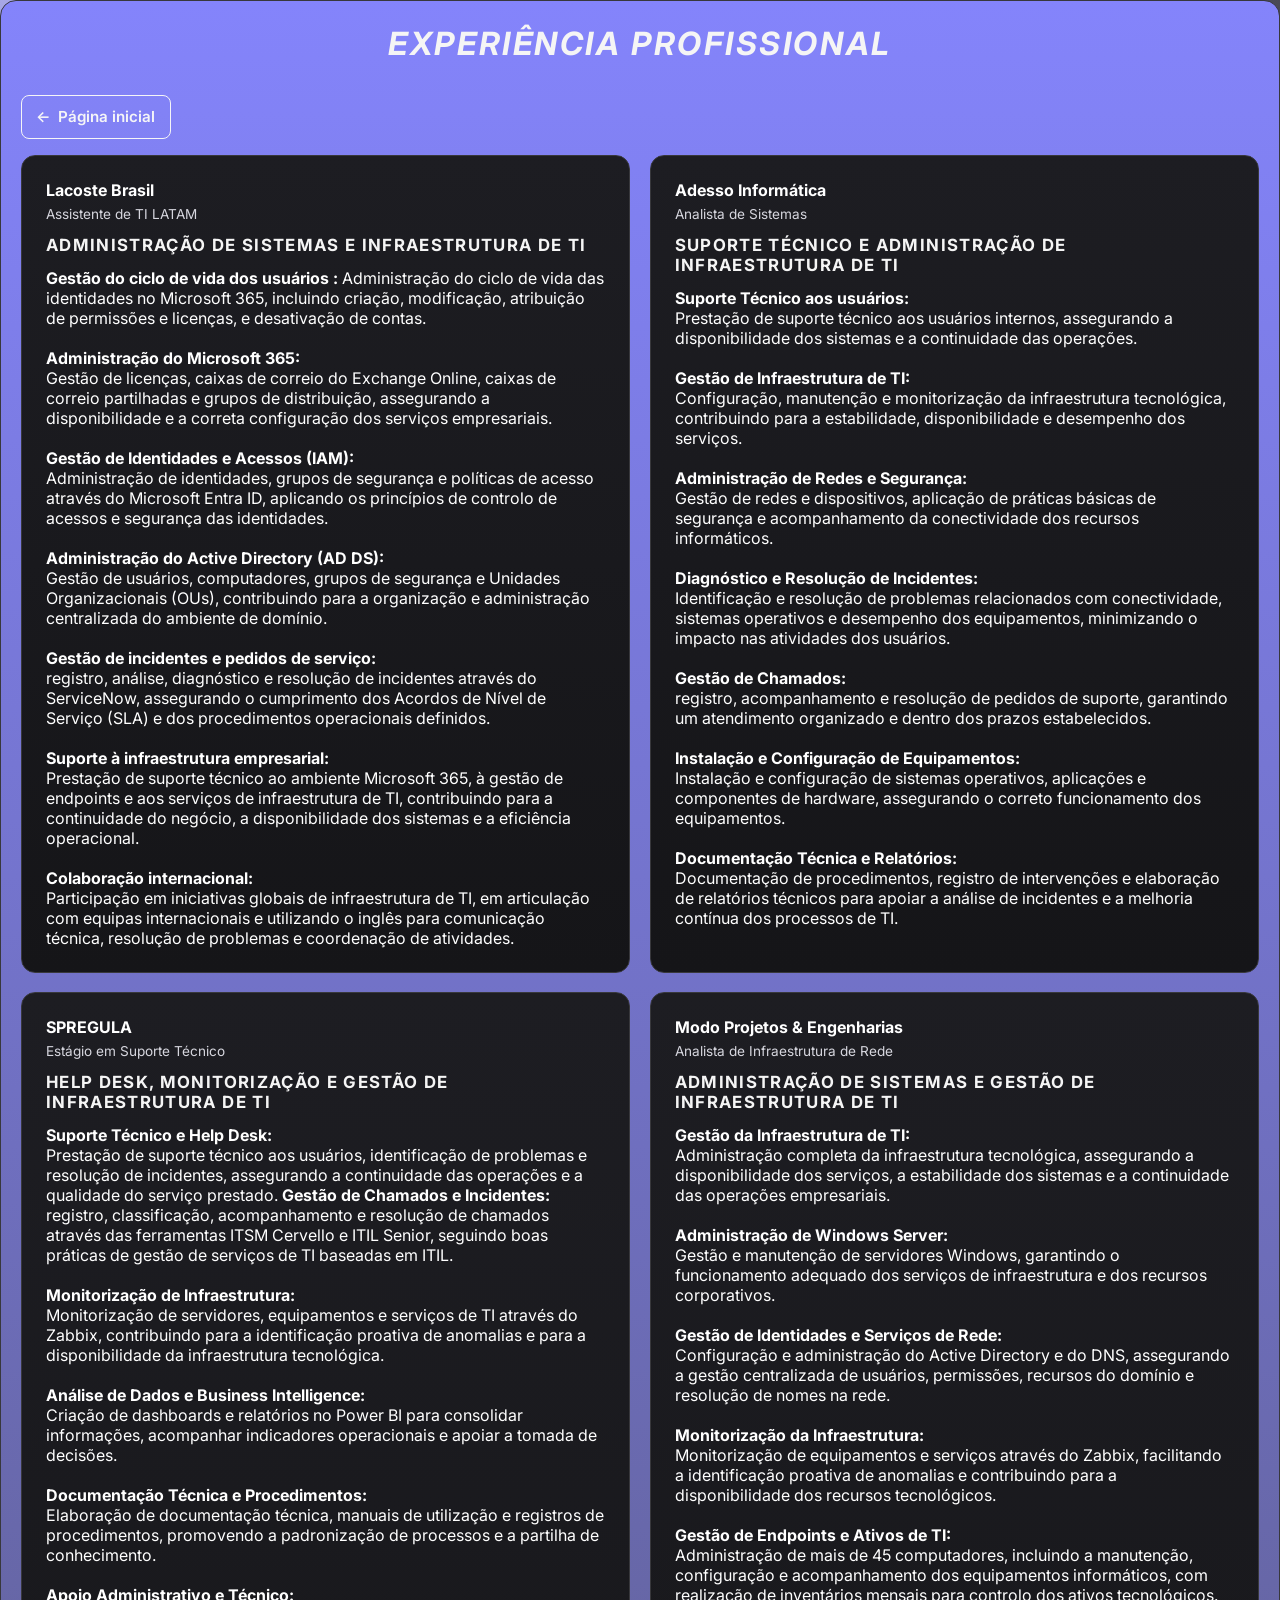
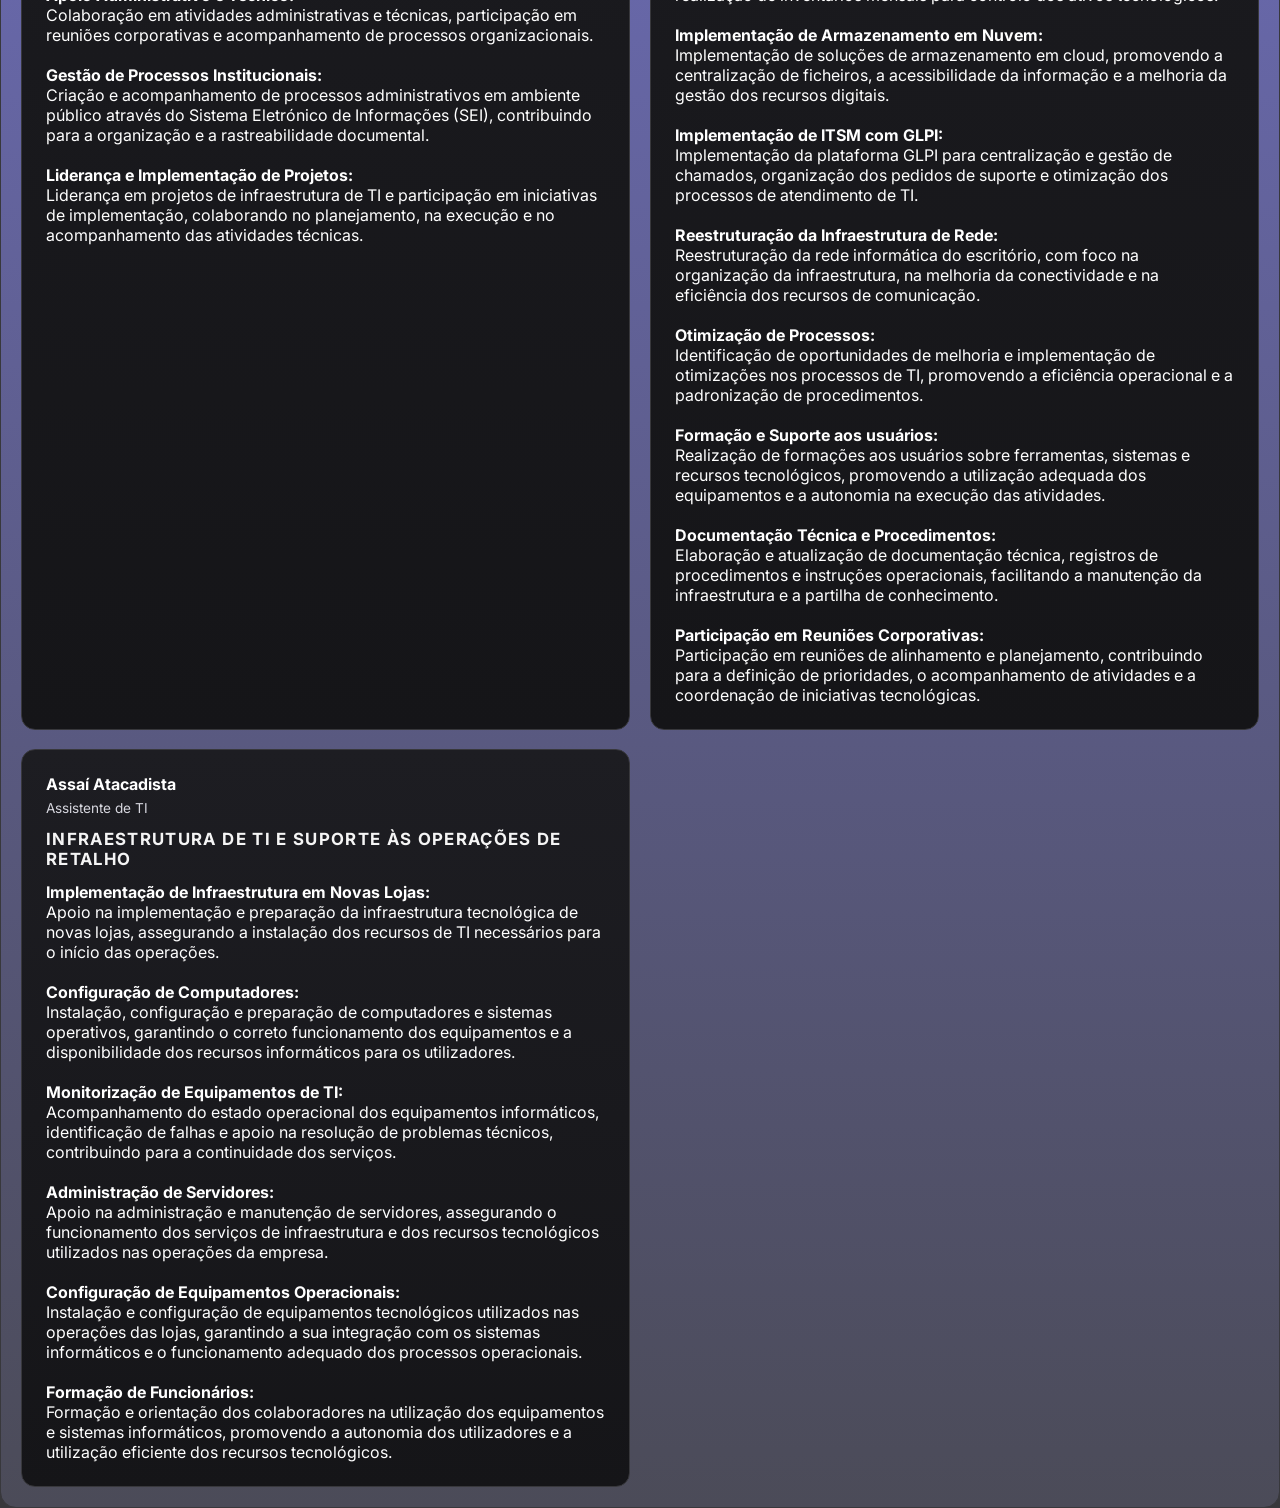
==== commit 5993c092: "v2" ====
--- a/experience.html
+++ b/experience.html
@@ -13,17 +13,16 @@
     <link rel="stylesheet" href="style.css" />
   </head>
 <body>
-  
-</a>  
-
-  <section class="panel" id="experiencia">
-          
+    <section class="panel" id="experiencia">
           <div class="section-head">
             <h2 class="exp">Experiência Profissional</h2>
           </div>
-          <a href="index.html" class="back-home">
-          <span aria-hidden="true">&larr;</span>
+
+<a href="index.html" class="back-home">
+    <span aria-hidden="true">&larr;</span>
     Página inicial
+</a>
+
           <div class="cards">
 
             <article class="card">
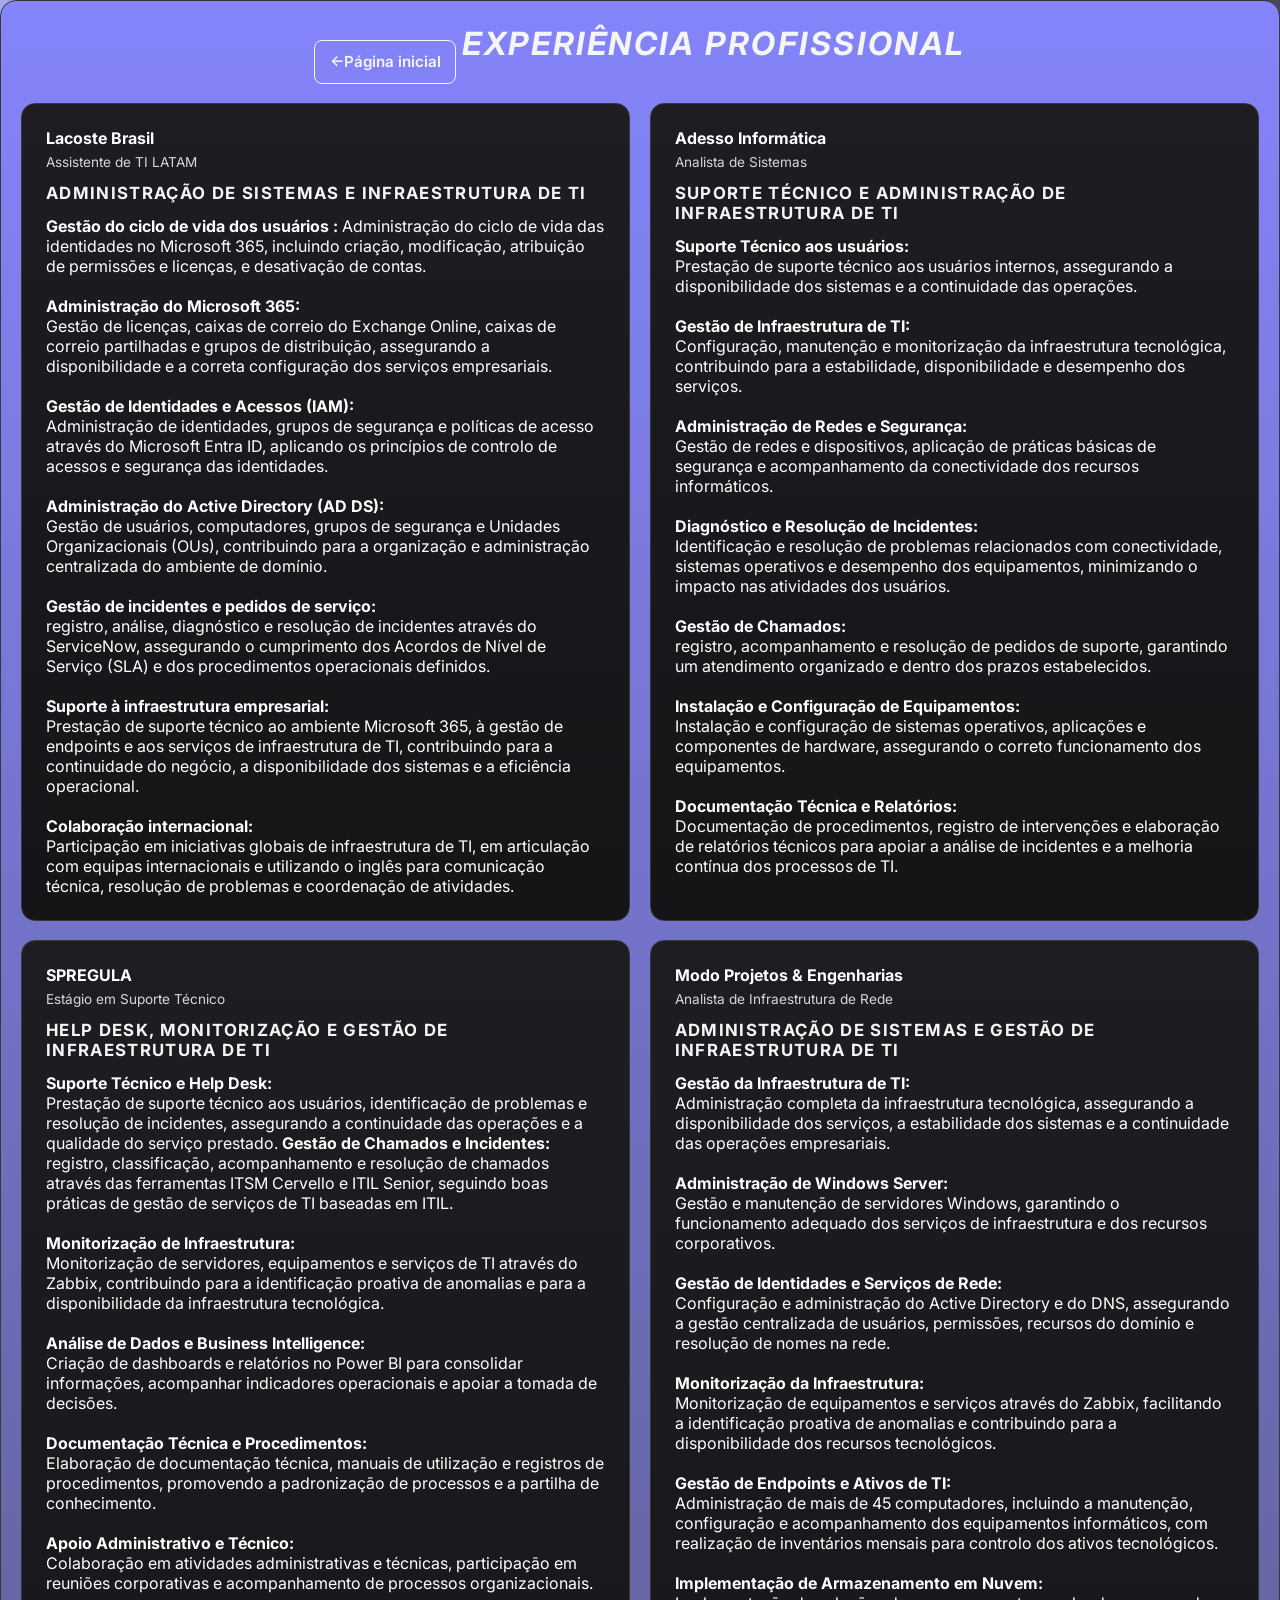
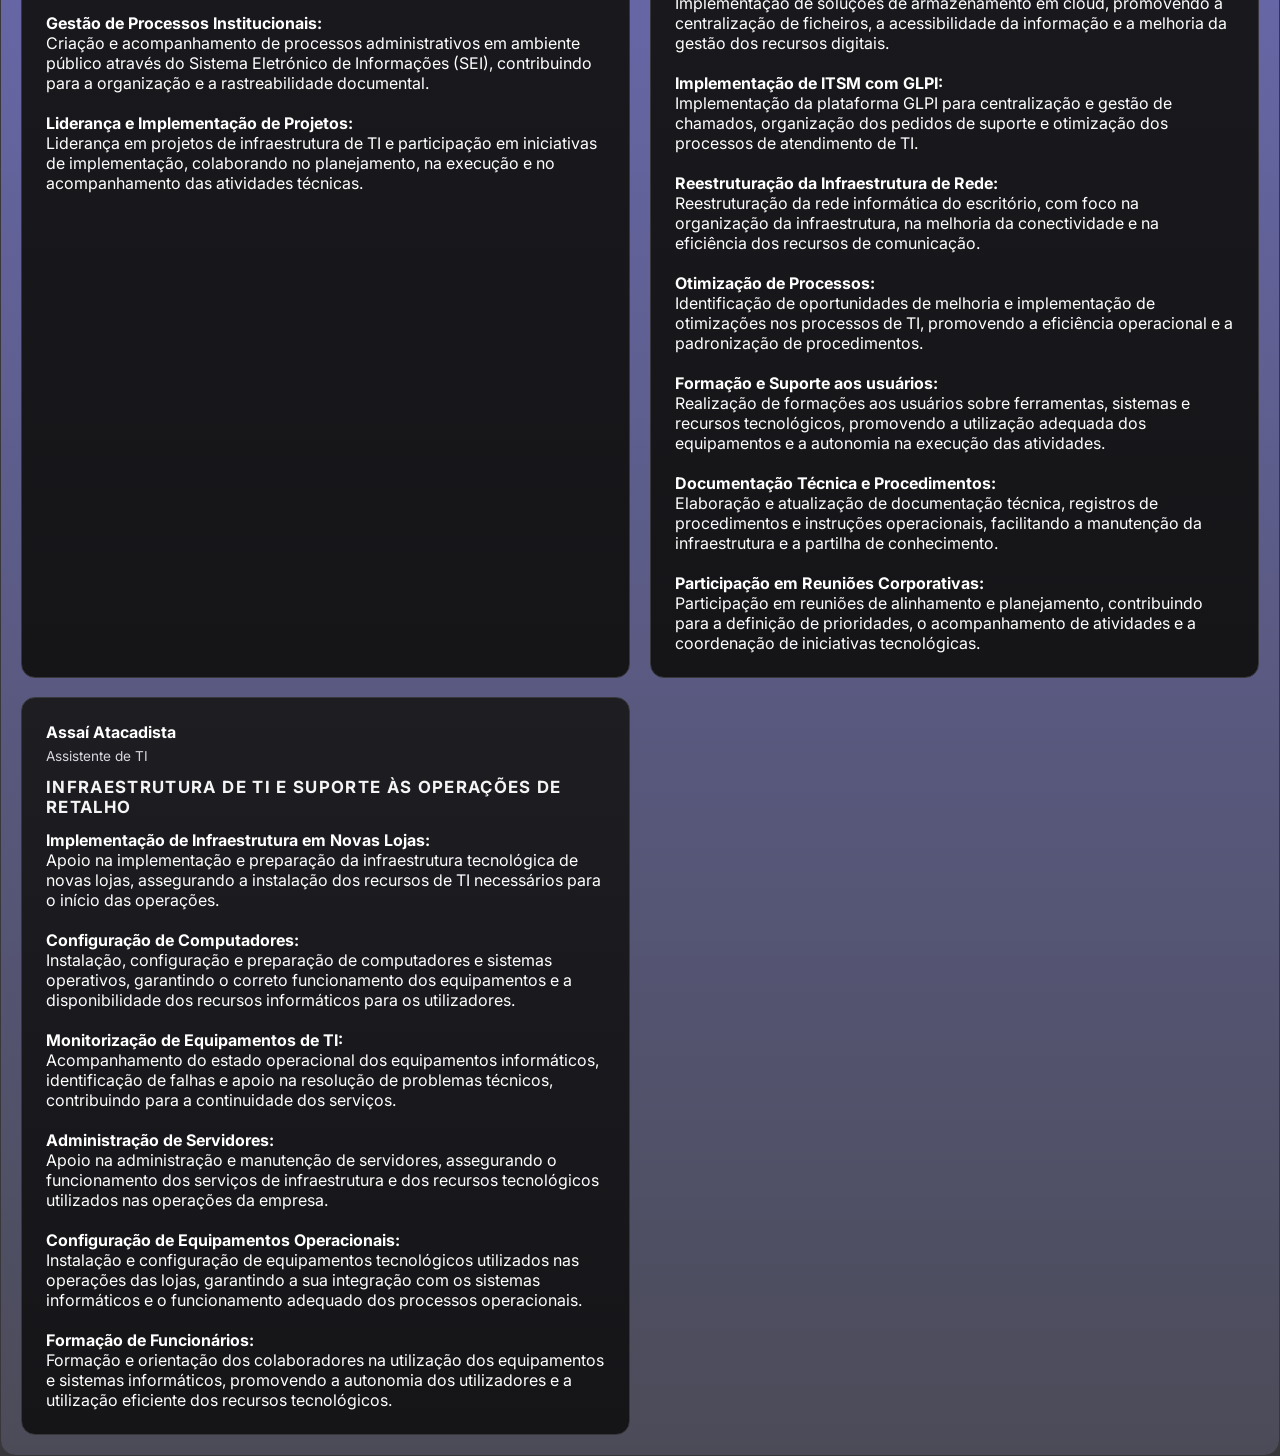
==== commit 5085a654: "v2" ====
--- a/experience.html
+++ b/experience.html
@@ -15,13 +15,11 @@
 <body>
     <section class="panel" id="experiencia">
           <div class="section-head">
+            <a href="index.html" class="back-home">
+              <span aria-hidden="true">&larr;Página inicial</span>
+            </a>  
             <h2 class="exp">Experiência Profissional</h2>
           </div>
-
-<a href="index.html" class="back-home">
-    <span aria-hidden="true">&larr;</span>
-    Página inicial
-</a>
 
           <div class="cards">
 
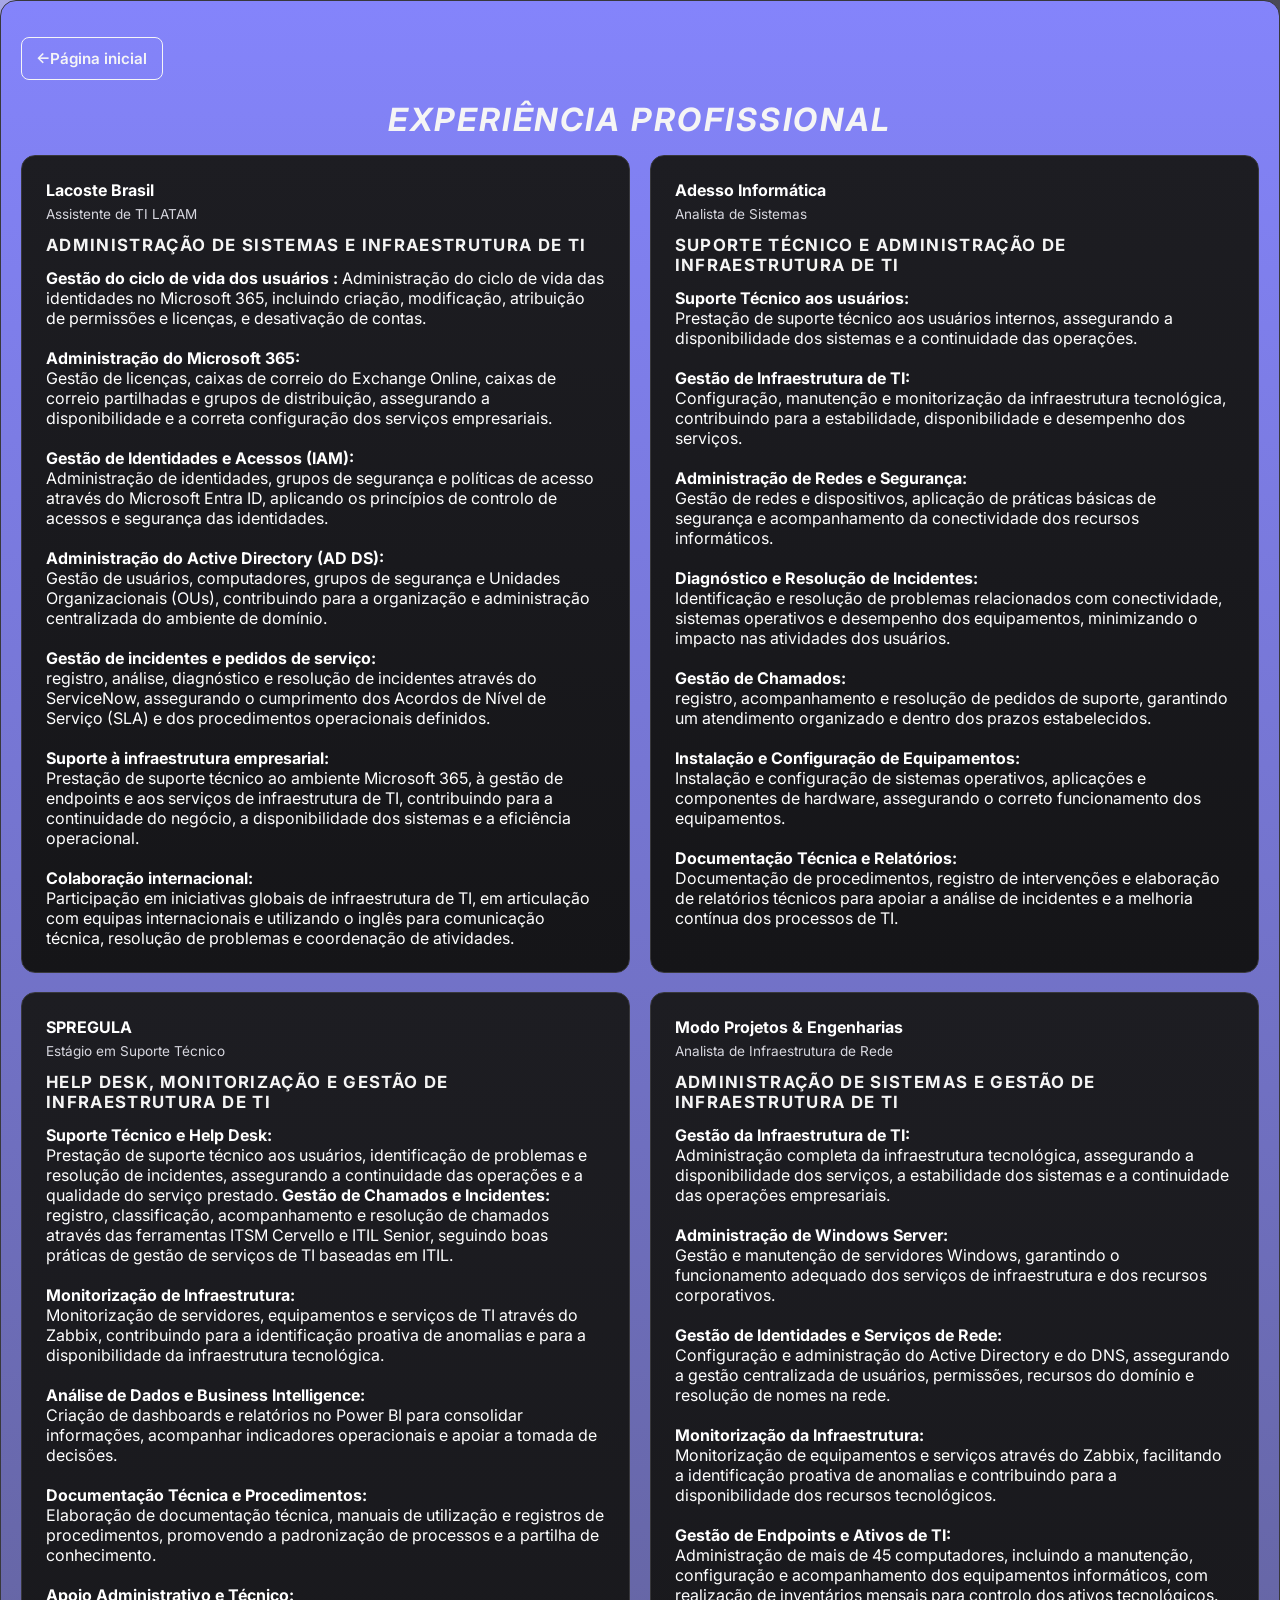
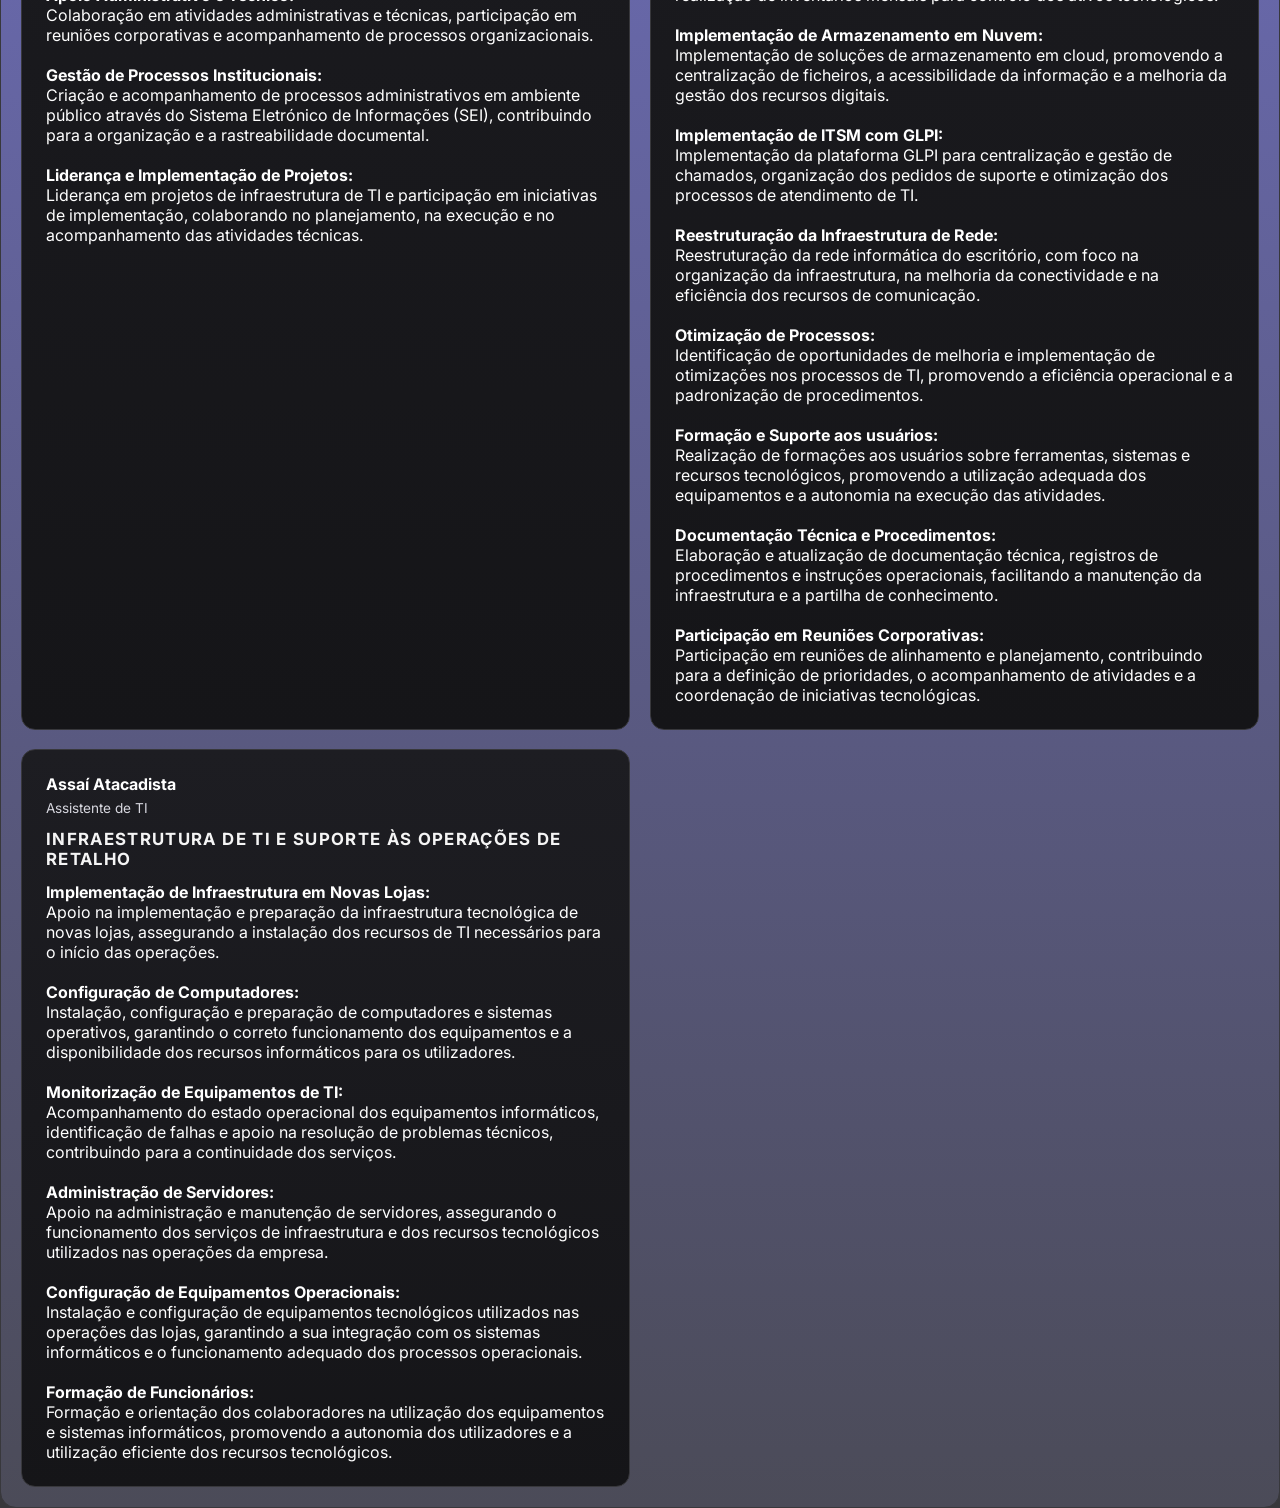
==== commit a95fd974: "a1" ====
--- a/experience.html
+++ b/experience.html
@@ -14,10 +14,10 @@
   </head>
 <body>
     <section class="panel" id="experiencia">
-          <div class="section-head">
             <a href="index.html" class="back-home">
               <span aria-hidden="true">&larr;Página inicial</span>
-            </a>  
+            </a>
+          <div class="section-head">  
             <h2 class="exp">Experiência Profissional</h2>
           </div>
 
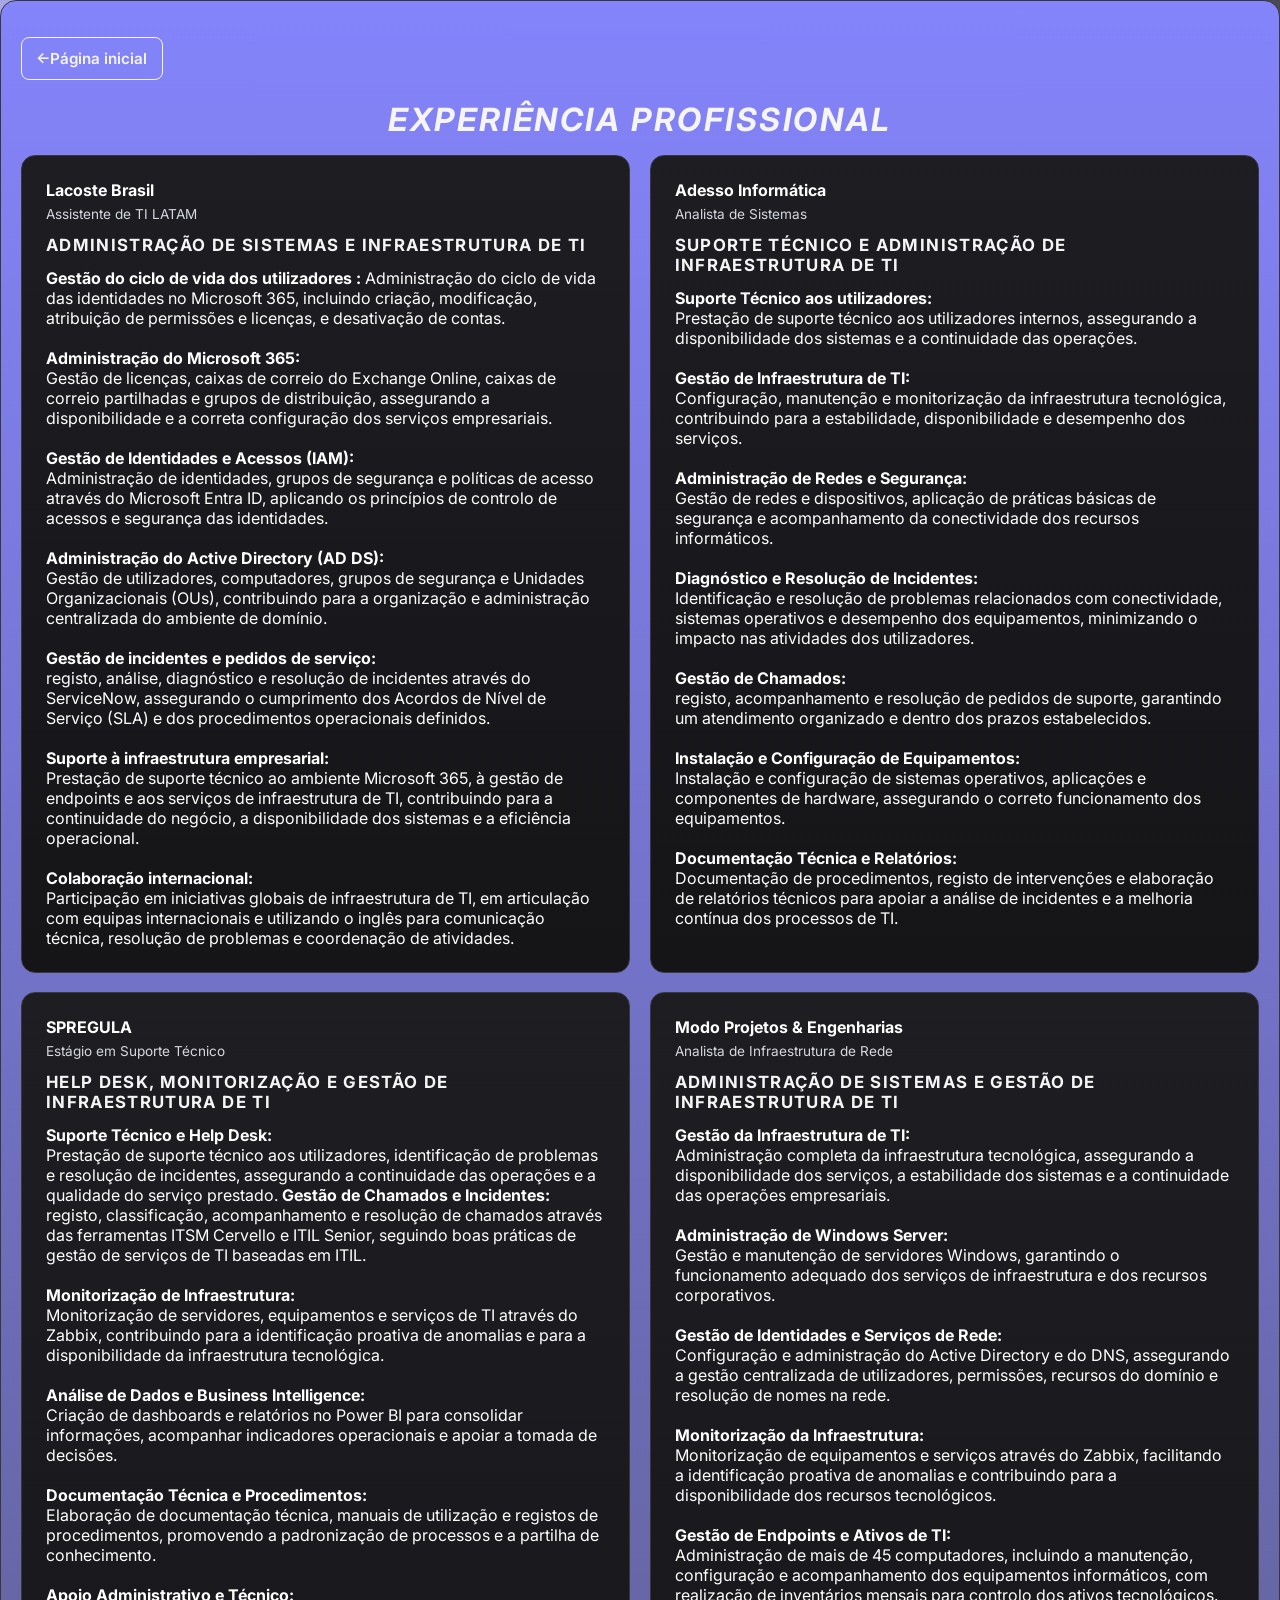
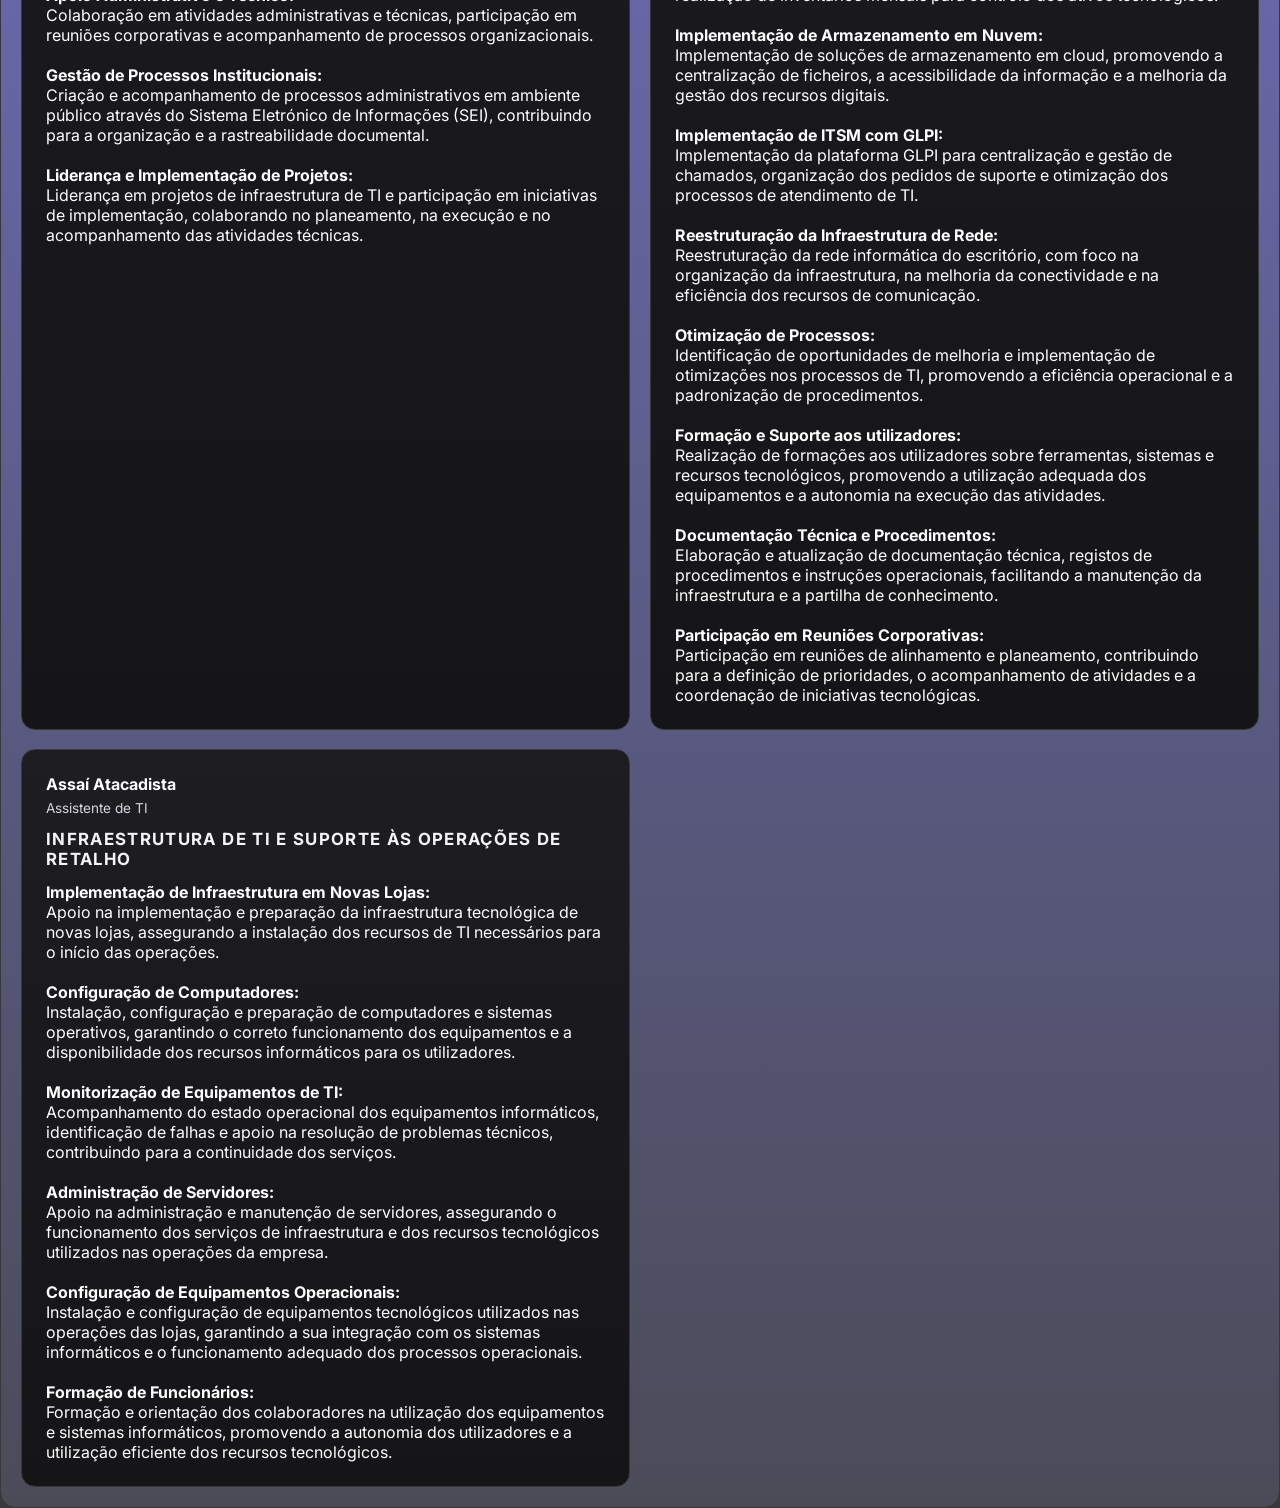
==== commit fd20bac7: "correção 1" ====
--- a/experience.html
+++ b/experience.html
@@ -30,7 +30,7 @@
                    
 <h2>Administração de Sistemas e Infraestrutura de TI</h2>
 
-<strong>Gestão do ciclo de vida dos usuários :</strong>
+<strong>Gestão do ciclo de vida dos utilizadores :</strong>
  Administração do ciclo de vida das identidades no Microsoft 365, incluindo criação, modificação, 
  atribuição de permissões e licenças, e desativação de contas.<br><br>
 
@@ -41,10 +41,10 @@
 Administração de identidades, grupos de segurança e políticas de acesso através do Microsoft Entra ID,
  aplicando os princípios de controlo de acessos e segurança das identidades.<br><br>
 <strong>Administração do Active Directory (AD DS):</strong><br>
- Gestão de usuários, computadores, grupos de segurança e Unidades Organizacionais (OUs), 
+ Gestão de utilizadores, computadores, grupos de segurança e Unidades Organizacionais (OUs), 
  contribuindo para a organização e administração centralizada do ambiente de domínio.<br><br>
 <strong>Gestão de incidentes e pedidos de serviço:</strong> <br>
-registro, análise, diagnóstico e resolução de incidentes através do ServiceNow, 
+registo, análise, diagnóstico e resolução de incidentes através do ServiceNow, 
 assegurando o cumprimento dos Acordos de Nível de Serviço (SLA) e dos procedimentos operacionais definidos.<br><br>
 <strong>Suporte à infraestrutura empresarial:</strong><br>
  Prestação de suporte técnico ao ambiente Microsoft 365, à gestão de endpoints e aos serviços de 
@@ -60,8 +60,8 @@
                 <p class="subtitle">Analista de Sistemas</p>
                <h2>Suporte Técnico e Administração de Infraestrutura de TI</h2>
     
-        <strong>Suporte Técnico aos usuários:</strong><br>
-        Prestação de suporte técnico aos usuários internos, assegurando a
+        <strong>Suporte Técnico aos utilizadores:</strong><br>
+        Prestação de suporte técnico aos utilizadores internos, assegurando a
         disponibilidade dos sistemas e a continuidade das operações. <br><br>
     
    
@@ -77,10 +77,10 @@
         <strong>Diagnóstico e Resolução de Incidentes:</strong><br>
         Identificação e resolução de problemas relacionados com conectividade,
         sistemas operativos e desempenho dos equipamentos, minimizando o impacto
-        nas atividades dos usuários.<br><br>
+        nas atividades dos utilizadores.<br><br>
     
         <strong>Gestão de Chamados:</strong><br>
-        registro, acompanhamento e resolução de pedidos de suporte, garantindo
+        registo, acompanhamento e resolução de pedidos de suporte, garantindo
         um atendimento organizado e dentro dos prazos estabelecidos.<br><br>
    
         <strong>Instalação e Configuração de Equipamentos:</strong><br>
@@ -88,7 +88,7 @@
         de hardware, assegurando o correto funcionamento dos equipamentos.<br><br>
    
         <strong>Documentação Técnica e Relatórios:</strong><br>
-        Documentação de procedimentos, registro de intervenções e elaboração de
+        Documentação de procedimentos, registo de intervenções e elaboração de
         relatórios técnicos para apoiar a análise de incidentes e a melhoria
         contínua dos processos de TI.<br><br>
 
@@ -102,12 +102,12 @@
 
 
         <strong>Suporte Técnico e Help Desk:</strong><br>
-        Prestação de suporte técnico aos usuários, identificação de problemas
+        Prestação de suporte técnico aos utilizadores, identificação de problemas
         e resolução de incidentes, assegurando a continuidade das operações e a
         qualidade do serviço prestado.
 
         <strong>Gestão de Chamados e Incidentes:</strong><br>
-        registro, classificação, acompanhamento e resolução de chamados através
+        registo, classificação, acompanhamento e resolução de chamados através
         das ferramentas ITSM Cervello e ITIL Senior, seguindo boas práticas de
         gestão de serviços de TI baseadas em ITIL.<br><br>
 
@@ -122,7 +122,7 @@
         de decisões.<br><br>
 
         <strong>Documentação Técnica e Procedimentos:</strong><br>
-        Elaboração de documentação técnica, manuais de utilização e registros
+        Elaboração de documentação técnica, manuais de utilização e registos
         de procedimentos, promovendo a padronização de processos e a partilha
         de conhecimento.<br><br>
 
@@ -137,7 +137,7 @@
 
         <strong>Liderança e Implementação de Projetos:</strong><br>
         Liderança em projetos de infraestrutura de TI e participação em
-        iniciativas de implementação, colaborando no planejamento, na execução
+        iniciativas de implementação, colaborando no planeamento, na execução
         e no acompanhamento das atividades técnicas.<br><br>
 
               </p>
@@ -160,7 +160,7 @@
 
         <strong>Gestão de Identidades e Serviços de Rede:</strong><br>
         Configuração e administração do Active Directory e do DNS, assegurando
-        a gestão centralizada de usuários, permissões, recursos do domínio
+        a gestão centralizada de utilizadores, permissões, recursos do domínio
         e resolução de nomes na rede.<br><br>
 
         <strong>Monitorização da Infraestrutura:</strong><br>
@@ -193,18 +193,18 @@
         nos processos de TI, promovendo a eficiência operacional e a padronização
         de procedimentos.<br><br>
 
-        <strong>Formação e Suporte aos usuários:</strong><br>
-        Realização de formações aos usuários sobre ferramentas, sistemas e
+        <strong>Formação e Suporte aos utilizadores:</strong><br>
+        Realização de formações aos utilizadores sobre ferramentas, sistemas e
         recursos tecnológicos, promovendo a utilização adequada dos equipamentos
         e a autonomia na execução das atividades.<br><br>
 
         <strong>Documentação Técnica e Procedimentos:</strong><br>
-        Elaboração e atualização de documentação técnica, registros de procedimentos
+        Elaboração e atualização de documentação técnica, registos de procedimentos
         e instruções operacionais, facilitando a manutenção da infraestrutura e
         a partilha de conhecimento.<br><br>
  
         <strong>Participação em Reuniões Corporativas:</strong><br>
-        Participação em reuniões de alinhamento e planejamento, contribuindo para
+        Participação em reuniões de alinhamento e planeamento, contribuindo para
         a definição de prioridades, o acompanhamento de atividades e a coordenação
         de iniciativas tecnológicas.
 
